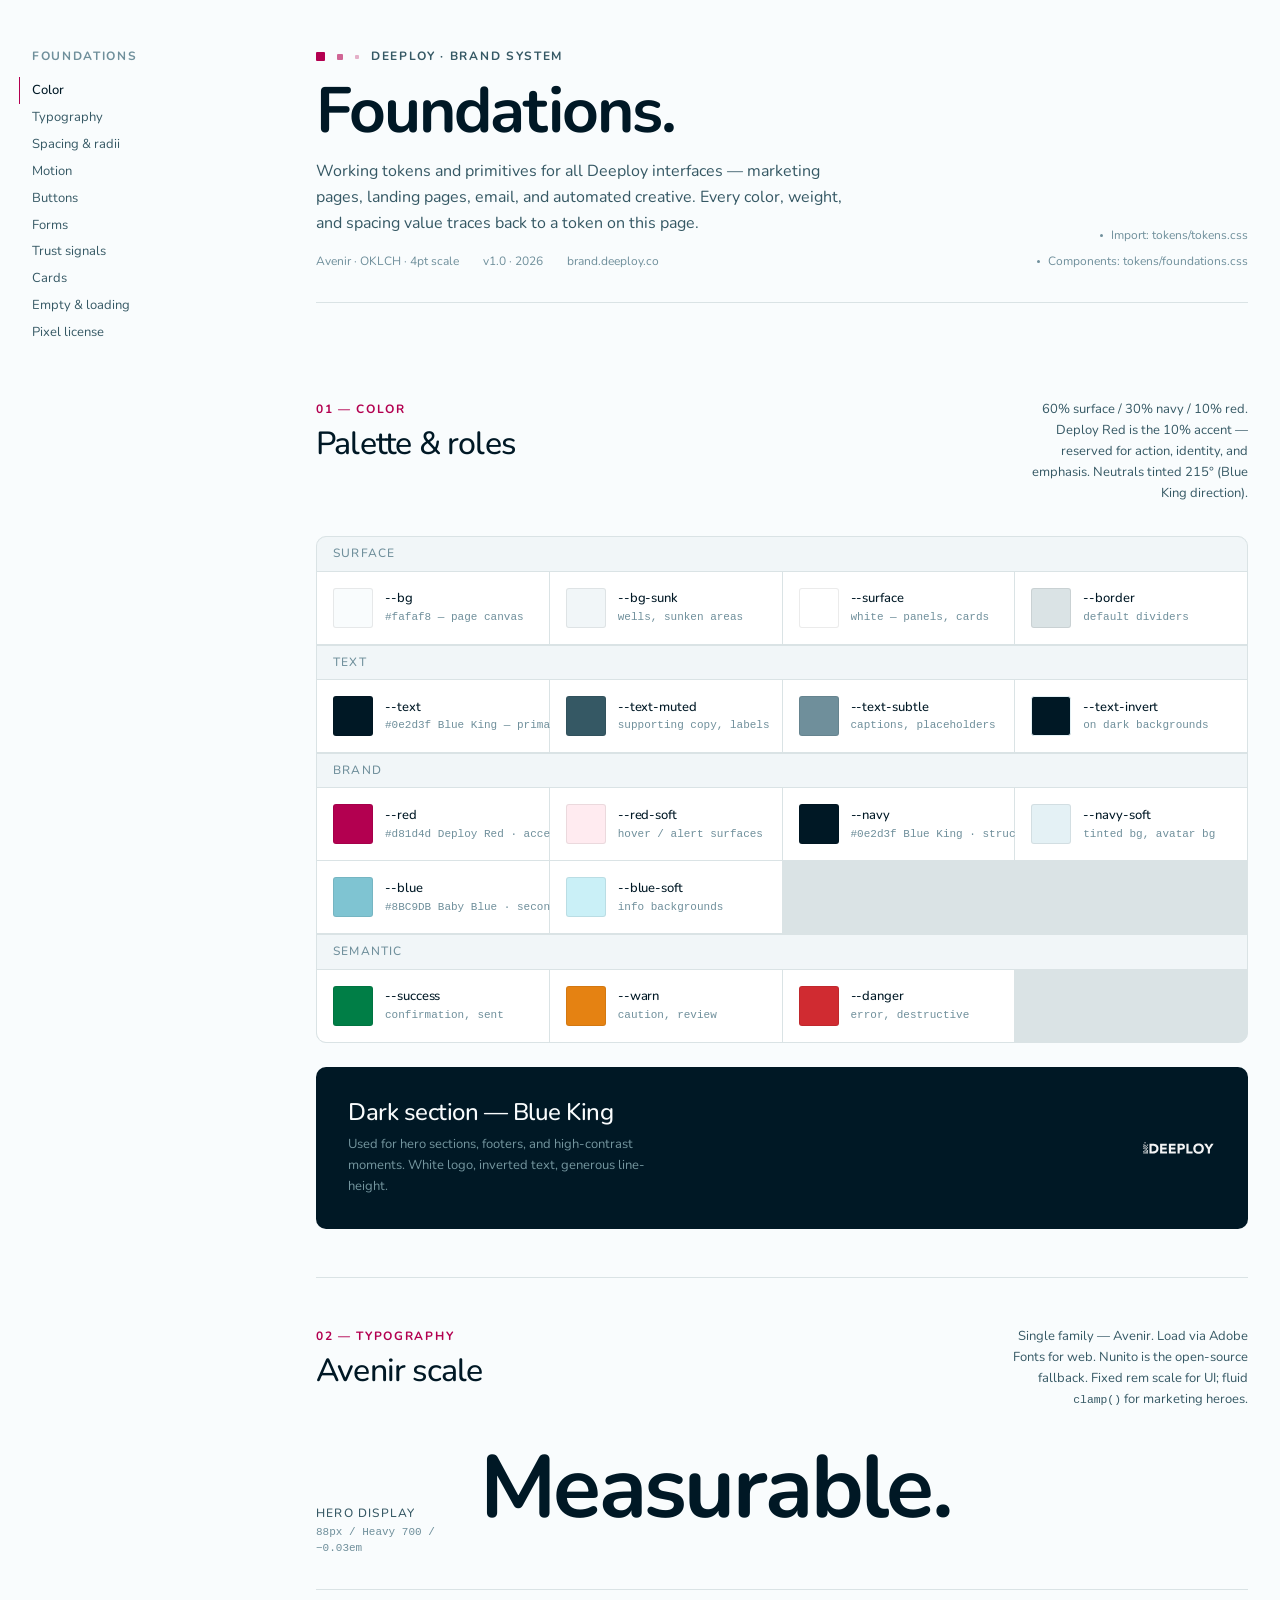
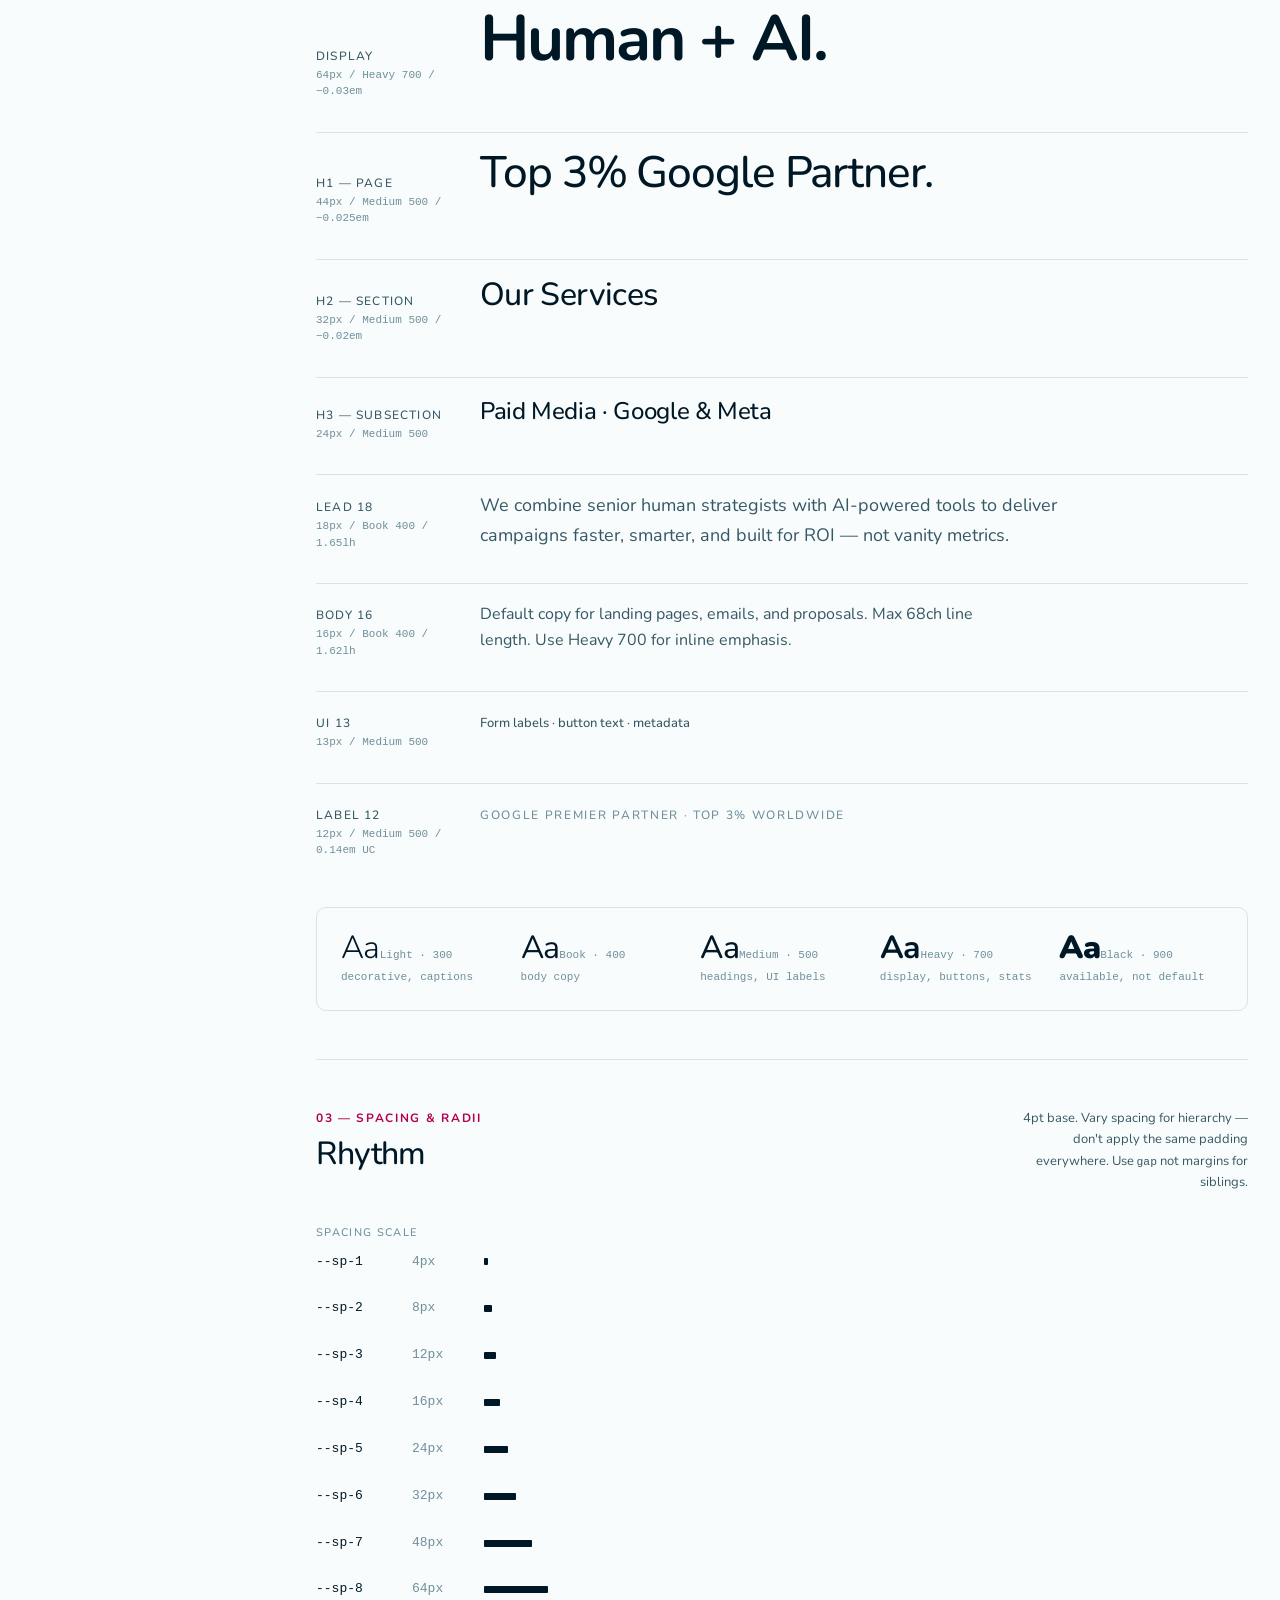
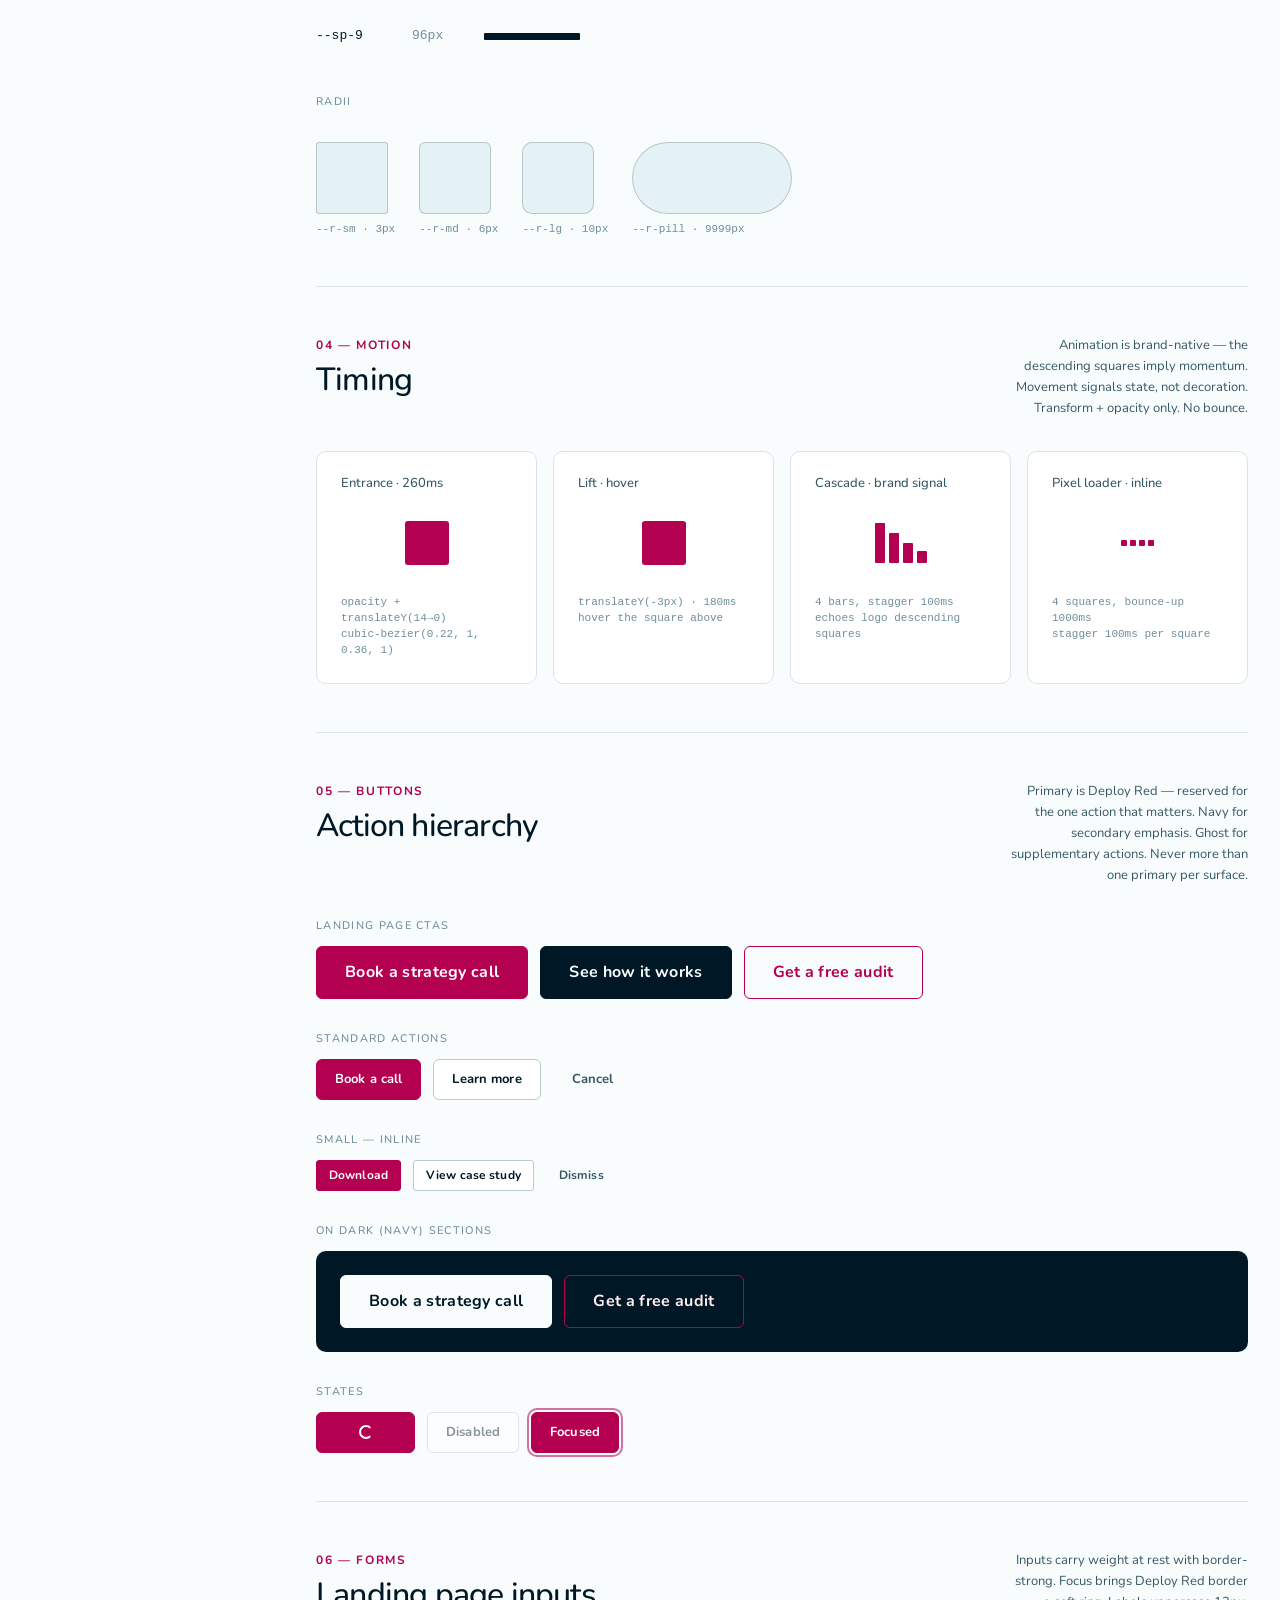
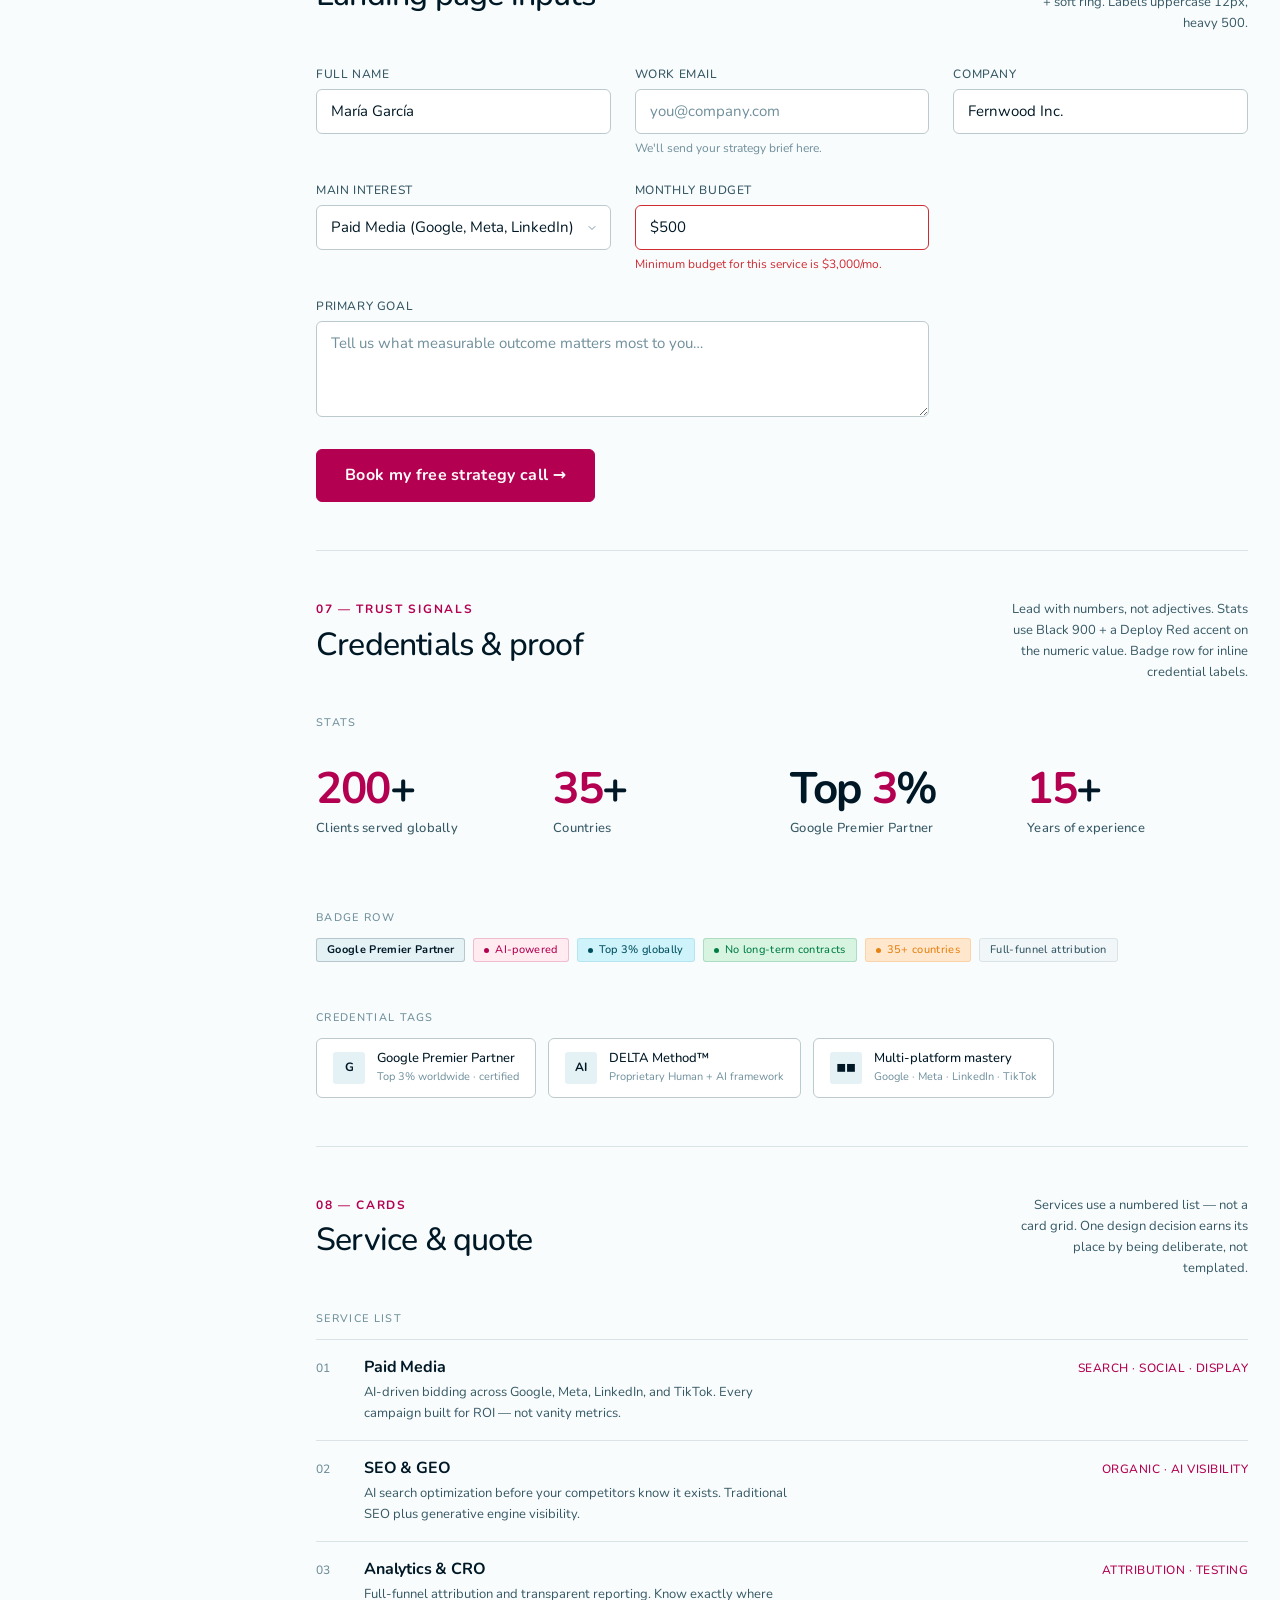
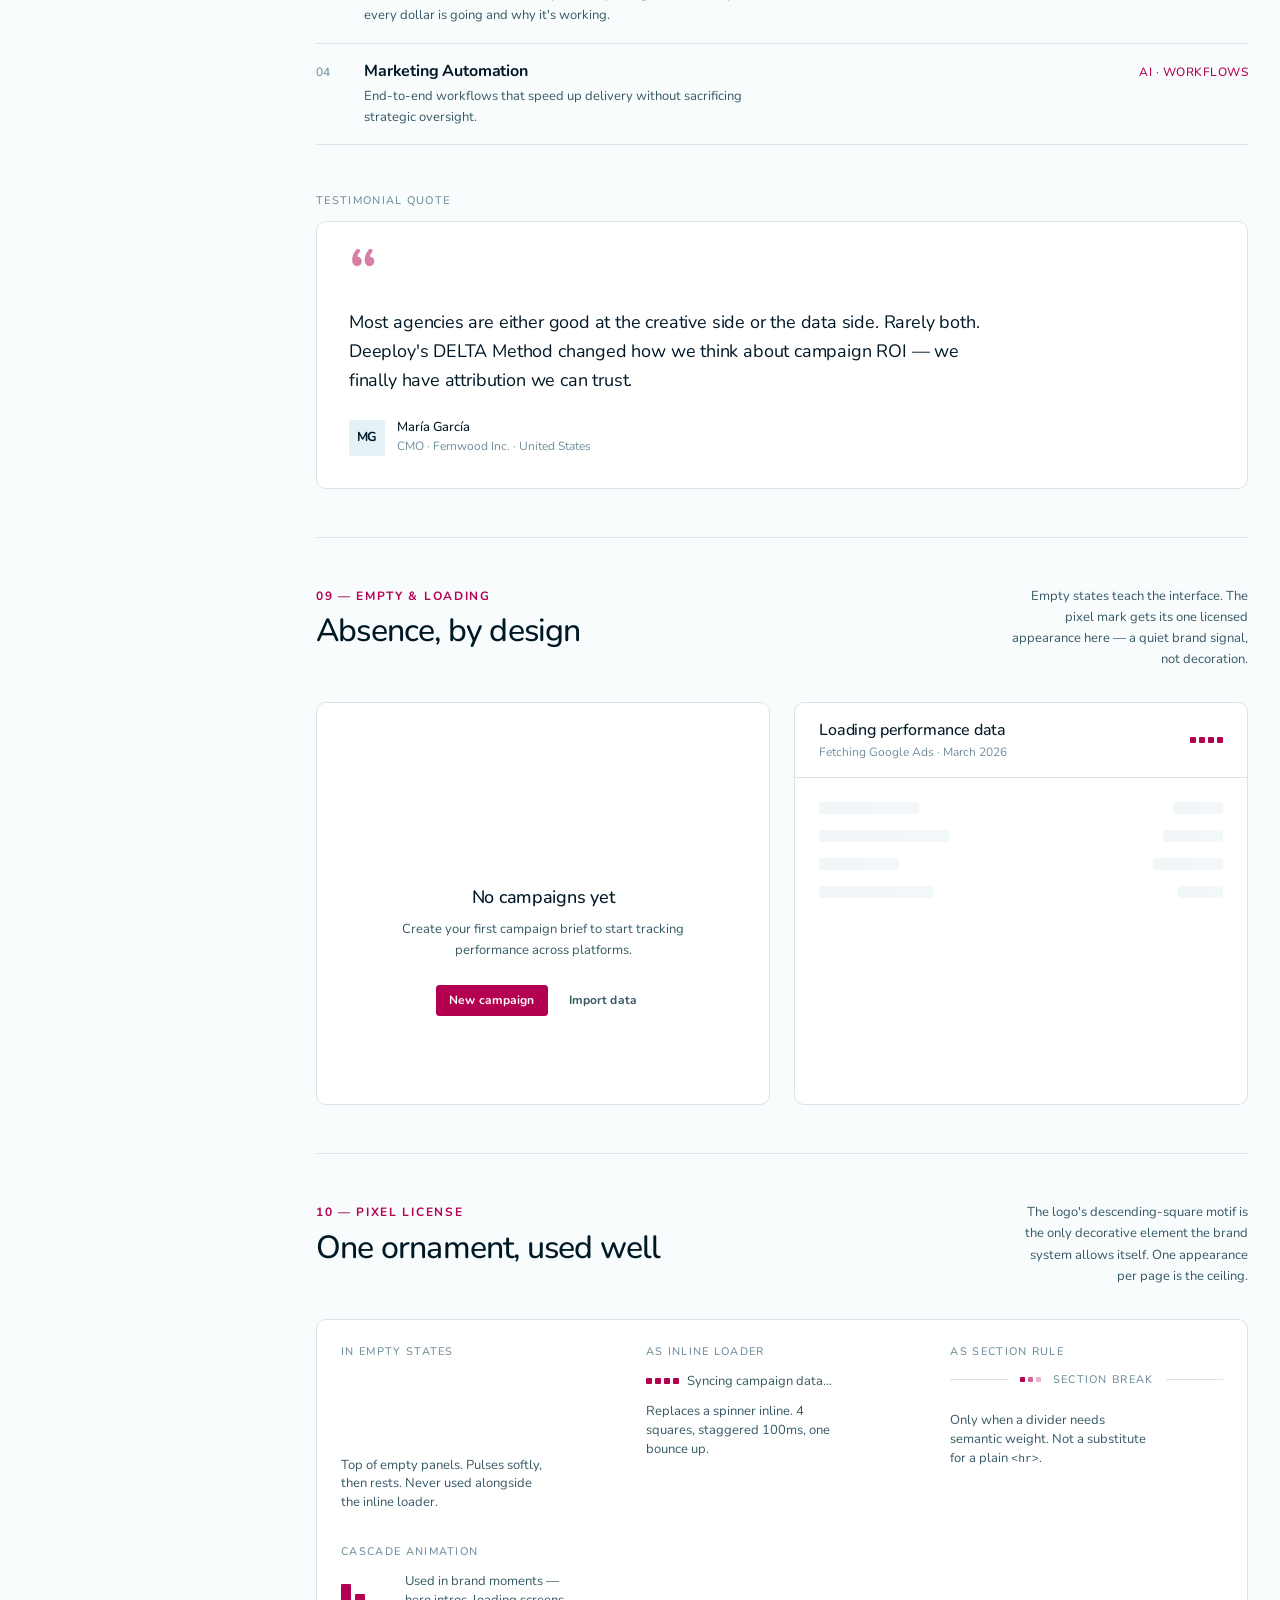
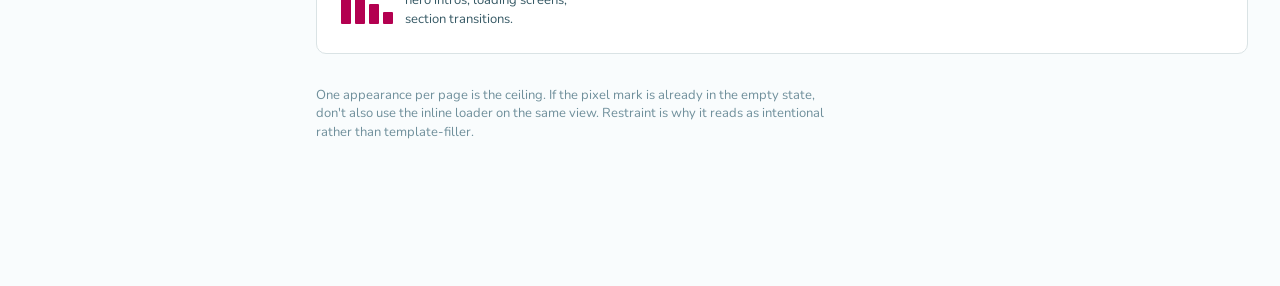
==== brand/foundations.html @ b6e15b94 "Initial brand system — tokens, component library, brand book Includes CSS custom properties, .db com" ====
<!doctype html>
<html lang="en">
<head>
<meta charset="utf-8">
<meta name="viewport" content="width=device-width, initial-scale=1">
<title>Foundations — Deeploy Brand System</title>
<meta name="color-scheme" content="light">
<link rel="preconnect" href="https://fonts.googleapis.com">
<link rel="preconnect" href="https://fonts.gstatic.com" crossorigin>
<link href="https://fonts.googleapis.com/css2?family=Nunito:wght@300;400;500;700;900&display=swap" rel="stylesheet">

<style>
/* ------------------------------------------------------------------
   Tokens
   Avenir is the brand font — load via Adobe Fonts / TypeKit for web.
   Nunito is the web fallback when Avenir is not installed.
------------------------------------------------------------------ */
:root {
  --ff-brand: 'Avenir Next', 'Avenir', 'Nunito', system-ui, sans-serif;
  --ff-mono:  ui-monospace, 'SF Mono', Menlo, monospace;

  /* Type scale — fixed rem (product/brand UI, not fluid marketing) */
  --text-xs:   0.75rem;      /* 12 */
  --text-sm:   0.8125rem;    /* 13 */
  --text-base: 0.9375rem;    /* 15 */
  --text-md:   1rem;         /* 16 */
  --text-lg:   1.125rem;     /* 18 */
  --text-xl:   1.5rem;       /* 24 */
  --text-2xl:  2rem;         /* 32 */
  --text-3xl:  2.75rem;      /* 44 */
  --text-4xl:  4rem;         /* 64 */
  --text-5xl:  5.5rem;       /* 88 */

  --lh-tight:   1.05;
  --lh-display: 1.12;
  --lh-ui:      1.45;
  --lh-body:    1.62;

  /* Spacing — 4pt base */
  --sp-1: 4px;  --sp-2: 8px;  --sp-3: 12px; --sp-4: 16px;
  --sp-5: 24px; --sp-6: 32px; --sp-7: 48px; --sp-8: 64px; --sp-9: 96px;

  /* Radii — restrained; brand prefers geometry over softness */
  --r-sm:   3px;
  --r-md:   6px;
  --r-lg:   10px;
  --r-pill: 9999px;

  /* Motion */
  --ease-out:    cubic-bezier(0.22, 1, 0.36, 1);
  --ease-in-out: cubic-bezier(0.65, 0, 0.35, 1);
  --dur-fast: 120ms;
  --dur:      180ms;
  --dur-slow: 260ms;
}

/* Palette — OKLCH, light only. Tinted hue 222° (Blue King direction). */
:root {
  --bg:           oklch(99% 0.004 215);       /* #fafaf8 — page canvas */
  --bg-sunk:      oklch(97% 0.006 215);       /* sunken wells, table heads */
  --surface:      oklch(100% 0 0);            /* white surfaces */
  --surface-hover:oklch(97.5% 0.006 215);

  --border:       oklch(91% 0.01 215);
  --border-strong:oklch(83% 0.015 215);

  --text:         oklch(19% 0.055 222);       /* Blue King #0e2d3f */
  --text-muted:   oklch(44% 0.045 222);
  --text-subtle:  oklch(63% 0.04 222);
  --text-invert:  oklch(99% 0.004 215);       /* on dark backgrounds */

  /* Brand palette — source of truth: SVG master files */
  --red:          oklch(48% 0.215 4);         /* Deploy Red  #d81d4d */
  --red-hover:    oklch(43% 0.215 4);
  --red-soft:     oklch(96% 0.025 4);         /* #fdf0f3 */
  --red-fg:       oklch(99% 0.005 4);         /* white-ish on red */

  --navy:         oklch(19% 0.055 222);       /* Blue King  #0e2d3f */
  --navy-soft:    oklch(95% 0.015 215);       /* #eef2f5 */
  --navy-mid:     oklch(30% 0.04 222);        /* mid-tone for dark surfaces */

  --blue:         oklch(78% 0.072 211);       /* Baby Blue   #8BC9DB */
  --blue-soft:    oklch(93% 0.04 211);

  /* Semantic */
  --success:      oklch(52% 0.13 155);
  --success-soft: oklch(94% 0.04 155);
  --warn:         oklch(70% 0.16 60);
  --warn-soft:    oklch(95% 0.05 60);
  --danger:       oklch(56% 0.20 25);
  --danger-soft:  oklch(95% 0.04 25);

  --focus-ring: 0 0 0 2px var(--bg), 0 0 0 4px oklch(48% 0.215 4 / 0.55);
}

/* ------------------------------------------------------------------
   Reset
------------------------------------------------------------------ */
*, *::before, *::after { box-sizing: border-box; }
html, body { margin: 0; padding: 0; }
html { -webkit-text-size-adjust: 100%; }
body {
  font-family: var(--ff-brand);
  font-size: var(--text-base);
  line-height: var(--lh-ui);
  color: var(--text);
  background: var(--bg);
  -webkit-font-smoothing: antialiased;
  -moz-osx-font-smoothing: grayscale;
  text-rendering: optimizeLegibility;
}
h1, h2, h3, h4 { margin: 0; font-family: var(--ff-brand); font-weight: 500; line-height: var(--lh-display); letter-spacing: -0.02em; }
p { margin: 0; }
hr { border: 0; border-top: 1px solid var(--border); margin: 0; }
code { font-family: var(--ff-mono); font-size: 0.875em; }
button { font: inherit; color: inherit; background: none; border: 0; padding: 0; cursor: pointer; }
a { color: inherit; text-decoration: none; }
input, select, textarea { font: inherit; color: inherit; }
::selection { background: var(--red-soft); color: var(--text); }

/* ------------------------------------------------------------------
   Layout
------------------------------------------------------------------ */
.page {
  display: grid;
  grid-template-columns: 220px minmax(0, 1fr);
  gap: var(--sp-8);
  max-width: 1280px;
  margin: 0 auto;
  padding: var(--sp-7) var(--sp-6) var(--sp-9);
}
@media (max-width: 900px) {
  .page { grid-template-columns: 1fr; gap: var(--sp-5); padding: var(--sp-5) var(--sp-4); }
}

/* TOC */
.toc {
  position: sticky;
  top: var(--sp-5);
  align-self: start;
  font-size: var(--text-sm);
  color: var(--text-muted);
}
.toc-title {
  font-weight: 700;
  font-size: var(--text-xs);
  letter-spacing: 0.14em;
  text-transform: uppercase;
  color: var(--text-subtle);
  margin-bottom: var(--sp-3);
}
.toc a {
  display: block;
  padding: var(--sp-1) 0;
  padding-left: var(--sp-3);
  margin-left: -13px;
  border-left: 1px solid transparent;
  transition: color var(--dur) var(--ease-out);
}
.toc a:hover { color: var(--text); }
.toc a.is-active { color: var(--text); border-left-color: var(--red); font-weight: 500; }
@media (max-width: 900px) { .toc { position: static; } }

.main { min-width: 0; }

/* ------------------------------------------------------------------
   Masthead
------------------------------------------------------------------ */
.masthead {
  display: grid;
  grid-template-columns: 1fr auto;
  gap: var(--sp-5);
  align-items: end;
  padding-bottom: var(--sp-6);
  border-bottom: 1px solid var(--border);
  margin-bottom: var(--sp-7);
}
.masthead-mark {
  display: flex;
  align-items: center;
  gap: var(--sp-3);
  font-weight: 700;
  font-size: var(--text-xs);
  letter-spacing: 0.14em;
  text-transform: uppercase;
  color: var(--text-muted);
  margin-bottom: var(--sp-4);
}
.mark-sq  { width: 9px; height: 9px; background: var(--red); border-radius: 1px; }
.mark-sq + .mark-sq { width: 6px; height: 6px; opacity: 0.6; }
.mark-sq + .mark-sq + .mark-sq { width: 4px; height: 4px; opacity: 0.3; }

.masthead h1 {
  font-size: clamp(2.25rem, 5vw, var(--text-4xl));
  font-weight: 700;
  letter-spacing: -0.03em;
  line-height: 0.96;
  color: var(--text);
}
.masthead .lede {
  max-width: 54ch;
  margin-top: var(--sp-4);
  font-size: var(--text-md);
  font-weight: 400;
  color: var(--text-muted);
  line-height: var(--lh-body);
}
.masthead-meta {
  display: flex;
  flex-direction: column;
  gap: var(--sp-2);
  align-items: flex-end;
  font-size: var(--text-xs);
  color: var(--text-subtle);
  font-weight: 400;
}
.masthead-meta .row { display: inline-flex; gap: var(--sp-2); align-items: center; }
.masthead-meta .dot { width: 3px; height: 3px; background: var(--text-subtle); border-radius: 50%; }
@media (max-width: 700px) {
  .masthead { grid-template-columns: 1fr; }
  .masthead-meta { align-items: flex-start; flex-direction: row; flex-wrap: wrap; }
}

/* ------------------------------------------------------------------
   Section
------------------------------------------------------------------ */
.section { padding: var(--sp-7) 0; scroll-margin-top: var(--sp-5); }
.section + .section { border-top: 1px solid var(--border); }

.section-head {
  display: grid;
  grid-template-columns: 1fr auto;
  align-items: baseline;
  gap: var(--sp-5);
  margin-bottom: var(--sp-6);
}
.section-kicker {
  font-weight: 700;
  font-size: var(--text-xs);
  letter-spacing: 0.14em;
  text-transform: uppercase;
  color: var(--red);
  margin-bottom: var(--sp-2);
}
.section-head h2 {
  font-size: var(--text-2xl);
  letter-spacing: -0.025em;
  font-weight: 500;
  color: var(--text);
}
.section-note {
  max-width: 30ch;
  font-size: var(--text-sm);
  font-weight: 400;
  color: var(--text-muted);
  line-height: var(--lh-body);
  text-align: right;
}
@media (max-width: 700px) {
  .section-head { grid-template-columns: 1fr; }
  .section-note { text-align: left; max-width: 60ch; }
}

.eyebrow {
  font-weight: 500;
  font-size: 11px;
  letter-spacing: 0.12em;
  text-transform: uppercase;
  color: var(--text-subtle);
  margin-bottom: var(--sp-3);
}

/* ------------------------------------------------------------------
   01 — Color
------------------------------------------------------------------ */
.palette {
  display: grid;
  grid-template-columns: repeat(auto-fit, minmax(220px, 1fr));
  gap: 1px;
  background: var(--border);
  border: 1px solid var(--border);
  border-radius: var(--r-lg);
  overflow: hidden;
}
.swatch {
  background: var(--surface);
  padding: var(--sp-4);
  display: grid;
  grid-template-columns: 40px 1fr;
  gap: var(--sp-3);
  align-items: center;
}
.chip {
  width: 40px;
  height: 40px;
  border-radius: var(--r-sm);
  border: 1px solid oklch(0% 0 0 / 0.08);
}
.swatch .meta .name {
  font-weight: 500;
  font-size: var(--text-sm);
  color: var(--text);
  letter-spacing: -0.005em;
}
.swatch .meta .value {
  font-family: var(--ff-mono);
  font-size: 11px;
  color: var(--text-subtle);
  margin-top: 2px;
  overflow: hidden;
  text-overflow: ellipsis;
  white-space: nowrap;
}
.palette-group {
  grid-column: 1 / -1;
  background: var(--bg-sunk);
  padding: var(--sp-2) var(--sp-4);
  font-size: var(--text-xs);
  font-weight: 500;
  letter-spacing: 0.1em;
  text-transform: uppercase;
  color: var(--text-subtle);
  border-top: 1px solid var(--border);
}
.palette-group:first-child { border-top: 0; }

/* Dark section preview */
.dark-preview {
  margin-top: var(--sp-5);
  background: var(--navy);
  border-radius: var(--r-lg);
  padding: var(--sp-6);
  display: flex;
  align-items: center;
  justify-content: space-between;
  gap: var(--sp-5);
  flex-wrap: wrap;
}
.dark-preview-text h3 {
  font-size: var(--text-xl);
  font-weight: 500;
  color: var(--text-invert);
  letter-spacing: -0.02em;
  margin-bottom: var(--sp-2);
}
.dark-preview-text p {
  font-size: var(--text-sm);
  color: oklch(65% 0.04 215);
  max-width: 42ch;
  line-height: var(--lh-body);
}
.dark-preview-logo { height: 28px; width: auto; opacity: 0.95; }

/* ------------------------------------------------------------------
   02 — Typography
------------------------------------------------------------------ */
.type-spec {
  display: grid;
  grid-template-columns: 140px 1fr;
  gap: var(--sp-5);
  padding: var(--sp-4) 0;
  border-top: 1px solid var(--border);
  align-items: baseline;
}
.type-spec:first-child { border-top: 0; padding-top: 0; }
.type-meta {
  font-family: var(--ff-mono);
  font-size: 11px;
  color: var(--text-subtle);
  line-height: 1.5;
  padding-top: 6px;
}
.type-meta strong {
  color: var(--text-muted);
  font-weight: 500;
  display: block;
  font-family: var(--ff-brand);
  font-size: var(--text-xs);
  letter-spacing: 0.1em;
  text-transform: uppercase;
  margin-bottom: 2px;
}
.type-sample { color: var(--text); }

.weights {
  margin-top: var(--sp-6);
  padding: var(--sp-5);
  border: 1px solid var(--border);
  border-radius: var(--r-lg);
  display: grid;
  grid-template-columns: repeat(auto-fit, minmax(140px, 1fr));
  gap: var(--sp-4);
}
.weight .w {
  font-family: var(--ff-brand);
  font-size: var(--text-2xl);
  color: var(--text);
  line-height: 1;
  letter-spacing: -0.02em;
}
.weight .l {
  font-family: var(--ff-mono);
  font-size: 11px;
  color: var(--text-subtle);
  margin-top: var(--sp-2);
}

@media (max-width: 700px) {
  .type-spec { grid-template-columns: 1fr; gap: var(--sp-2); }
}

/* ------------------------------------------------------------------
   03 — Spacing & radii
------------------------------------------------------------------ */
.rulers { display: grid; gap: var(--sp-3); }
.ruler {
  display: grid;
  grid-template-columns: 80px 56px 1fr;
  gap: var(--sp-4);
  align-items: center;
}
.ruler .token { font-family: var(--ff-mono); font-size: var(--text-sm); color: var(--text); }
.ruler .px    { font-family: var(--ff-mono); font-size: var(--text-sm); color: var(--text-subtle); }
.ruler .bar   { height: 7px; background: var(--navy); border-radius: 1px; }

.radii { display: flex; gap: var(--sp-5); align-items: flex-end; flex-wrap: wrap; margin-top: var(--sp-6); }
.radii figure { margin: 0; display: flex; flex-direction: column; gap: var(--sp-2); align-items: flex-start; }
.radii .tile {
  width: 72px; height: 72px;
  background: var(--navy-soft);
  border: 1px solid oklch(from var(--navy) l c h / 0.2);
}
.radii figcaption { font-family: var(--ff-mono); font-size: 11px; color: var(--text-subtle); }

/* ------------------------------------------------------------------
   04 — Motion
------------------------------------------------------------------ */
.motion-grid {
  display: grid;
  grid-template-columns: repeat(auto-fit, minmax(200px, 1fr));
  gap: var(--sp-4);
}
.motion-card {
  padding: var(--sp-5);
  border: 1px solid var(--border);
  border-radius: var(--r-lg);
  background: var(--surface);
}
.motion-card h4 { font-size: var(--text-sm); font-weight: 500; color: var(--text-muted); margin-bottom: var(--sp-3); letter-spacing: 0; }
.motion-stage { height: 80px; display: flex; align-items: center; justify-content: center; margin-bottom: var(--sp-3); }
.motion-meta { font-family: var(--ff-mono); font-size: 11px; color: var(--text-subtle); }

.m-sq {
  width: 44px; height: 44px;
  background: var(--red);
  border-radius: var(--r-sm);
}
.m-enter { animation: sq-enter 1600ms var(--ease-out) infinite; }
@keyframes sq-enter {
  0%       { opacity: 0; transform: translateY(14px); }
  25%, 80% { opacity: 1; transform: translateY(0); }
  100%     { opacity: 0; transform: translateY(-10px); }
}
.m-pop { transition: transform var(--dur) var(--ease-out); }
.m-pop:hover { transform: translateY(-3px); }

/* Staggered pixel cascade — echoes the logo's descending squares */
.m-cascade { display: flex; align-items: flex-end; gap: 4px; }
.m-cascade span {
  width: 10px;
  background: var(--red);
  border-radius: 1px;
  animation: cascade 1800ms var(--ease-out) infinite;
}
.m-cascade span:nth-child(1) { animation-delay: 0ms;    height: 40px; }
.m-cascade span:nth-child(2) { animation-delay: 100ms;  height: 30px; }
.m-cascade span:nth-child(3) { animation-delay: 200ms;  height: 20px; }
.m-cascade span:nth-child(4) { animation-delay: 300ms;  height: 12px; }
@keyframes cascade {
  0%, 10% { opacity: 0.2; }
  30%, 75% { opacity: 1; }
  100%     { opacity: 0.2; }
}
@media (prefers-reduced-motion: reduce) {
  .m-enter, .m-cascade span { animation: none; }
  .m-pop { transition: none; }
}

/* ------------------------------------------------------------------
   05 — Buttons
------------------------------------------------------------------ */
.btn-row { display: flex; flex-wrap: wrap; gap: var(--sp-3); align-items: center; }
.btn-row + .btn-row { margin-top: var(--sp-4); }

.btn {
  --btn-bg:     var(--surface);
  --btn-fg:     var(--text);
  --btn-border: var(--border-strong);
  display: inline-flex;
  align-items: center;
  gap: var(--sp-2);
  font-family: var(--ff-brand);
  font-weight: 700;
  font-size: var(--text-sm);
  border-radius: var(--r-md);
  background: var(--btn-bg);
  color: var(--btn-fg);
  border: 1px solid var(--btn-border);
  transition:
    background var(--dur) var(--ease-out),
    color var(--dur) var(--ease-out),
    border-color var(--dur) var(--ease-out),
    transform var(--dur-fast) var(--ease-out);
  white-space: nowrap;
  letter-spacing: 0.01em;
}
.btn:hover { background: var(--surface-hover); }
.btn:active { transform: translateY(0.5px); }
.btn:focus-visible { outline: 0; box-shadow: var(--focus-ring); }
.btn:disabled { opacity: 0.45; cursor: not-allowed; }

/* Sizes */
.btn--sm  { padding: 6px 12px; font-size: var(--text-xs); border-radius: var(--r-sm); }
.btn--md  { padding: 10px 18px; }
.btn--lg  { padding: 14px 28px; font-size: var(--text-md); border-radius: var(--r-md); letter-spacing: 0.02em; }

/* Variants */
.btn--primary {
  --btn-bg:     var(--red);
  --btn-fg:     var(--red-fg);
  --btn-border: var(--red);
}
.btn--primary:hover { background: var(--red-hover); border-color: var(--red-hover); }

.btn--navy {
  --btn-bg:     var(--navy);
  --btn-fg:     var(--text-invert);
  --btn-border: var(--navy);
}
.btn--navy:hover { background: var(--navy-mid); border-color: var(--navy-mid); }

.btn--ghost {
  --btn-bg:     transparent;
  --btn-border: transparent;
  --btn-fg:     var(--text-muted);
}
.btn--ghost:hover { background: var(--surface-hover); color: var(--text); }

.btn--outline-red {
  --btn-bg:     transparent;
  --btn-fg:     var(--red);
  --btn-border: var(--red);
}
.btn--outline-red:hover { background: var(--red-soft); }

/* On dark backgrounds */
.btn--light {
  --btn-bg:     var(--text-invert);
  --btn-fg:     var(--navy);
  --btn-border: var(--text-invert);
}
.btn--light:hover { background: oklch(96% 0 0); border-color: oklch(96% 0 0); }

.btn svg { width: 15px; height: 15px; flex-shrink: 0; }

.btn-loading { position: relative; color: transparent !important; }
.btn-loading::after {
  content: "";
  position: absolute;
  inset: 0; margin: auto;
  width: 14px; height: 14px;
  border-radius: 50%;
  border: 2px solid currentcolor;
  border-right-color: transparent;
  color: var(--red-fg);
  animation: spin 700ms linear infinite;
}
@keyframes spin { to { transform: rotate(360deg); } }

/* ------------------------------------------------------------------
   06 — Forms (landing page)
------------------------------------------------------------------ */
.form-grid {
  display: grid;
  grid-template-columns: repeat(auto-fit, minmax(240px, 1fr));
  gap: var(--sp-5);
}
.field { display: flex; flex-direction: column; gap: 6px; }
.field > label {
  font-weight: 500;
  font-size: var(--text-xs);
  letter-spacing: 0.05em;
  color: var(--text-muted);
  text-transform: uppercase;
}
.field-help  { font-size: var(--text-xs); color: var(--text-subtle); }
.field-error { font-size: var(--text-xs); color: var(--danger); }

.input, .select, .textarea {
  display: block;
  width: 100%;
  padding: 11px 14px;
  background: var(--surface);
  border: 1px solid var(--border-strong);
  border-radius: var(--r-md);
  color: var(--text);
  font-family: var(--ff-brand);
  font-size: var(--text-base);
  font-weight: 400;
  line-height: 1.4;
  transition: border-color var(--dur) var(--ease-out), box-shadow var(--dur) var(--ease-out);
}
.input::placeholder, .textarea::placeholder { color: var(--text-subtle); }
.input:hover, .select:hover { border-color: var(--text-subtle); }
.input:focus, .select:focus, .textarea:focus {
  outline: 0;
  border-color: var(--red);
  box-shadow: 0 0 0 3px oklch(48% 0.215 4 / 0.15);
}
.input[aria-invalid="true"] { border-color: var(--danger); }
.input[aria-invalid="true"]:focus { box-shadow: 0 0 0 3px oklch(from var(--danger) l c h / 0.15); }

.textarea { min-height: 96px; resize: vertical; }
.select {
  appearance: none;
  background-image: url("data:image/svg+xml;utf8,<svg xmlns='http://www.w3.org/2000/svg' width='12' height='12' viewBox='0 0 24 24' fill='none' stroke='%236b8899' stroke-width='1.75' stroke-linecap='round' stroke-linejoin='round'><polyline points='6 9 12 15 18 9'/></svg>");
  background-repeat: no-repeat;
  background-position: right 12px center;
  padding-right: 34px;
  cursor: pointer;
}

/* ------------------------------------------------------------------
   07 — Trust signals
------------------------------------------------------------------ */
.trust-grid {
  display: grid;
  grid-template-columns: repeat(auto-fit, minmax(200px, 1fr));
  gap: var(--sp-4);
}
.stat-block { padding: var(--sp-5) 0; }
.stat-block .num {
  font-size: var(--text-3xl);
  font-weight: 700;
  color: var(--text);
  letter-spacing: -0.03em;
  line-height: 1;
  margin-bottom: var(--sp-2);
}
.stat-block .num span { color: var(--red); }
.stat-block .label {
  font-size: var(--text-sm);
  font-weight: 500;
  color: var(--text-muted);
  letter-spacing: 0.02em;
}

.badge-row { display: flex; flex-wrap: wrap; gap: var(--sp-2); align-items: center; }
.badge {
  display: inline-flex;
  align-items: center;
  gap: 6px;
  padding: 3px 10px;
  border-radius: var(--r-sm);
  font-weight: 500;
  font-size: 11px;
  letter-spacing: 0.03em;
  background: var(--bg-sunk);
  color: var(--text-muted);
  border: 1px solid var(--border);
  white-space: nowrap;
}
.badge .pip { width: 5px; height: 5px; border-radius: 50%; background: currentcolor; flex-shrink: 0; }

.badge--partner {
  background: var(--navy-soft);
  color: var(--navy);
  border-color: color-mix(in oklch, var(--navy) 20%, transparent);
  font-weight: 700;
}
.badge--ai {
  background: var(--red-soft);
  color: var(--red);
  border-color: color-mix(in oklch, var(--red) 20%, transparent);
}
.badge--success { background: var(--success-soft); color: var(--success); border-color: color-mix(in oklch, var(--success) 20%, transparent); }
.badge--warn    { background: var(--warn-soft); color: var(--warn); border-color: color-mix(in oklch, var(--warn) 20%, transparent); }
.badge--info    { background: oklch(from var(--blue) 94% 0.04 h); color: oklch(from var(--blue) 38% 0.09 h); border-color: color-mix(in oklch, var(--blue) 30%, transparent); }

/* Credential tag (larger, with icon space) */
.cred-tag {
  display: inline-flex;
  align-items: center;
  gap: var(--sp-3);
  padding: var(--sp-3) var(--sp-4);
  border: 1px solid var(--border-strong);
  border-radius: var(--r-md);
  background: var(--surface);
}
.cred-tag .cred-icon {
  width: 32px; height: 32px;
  background: var(--navy-soft);
  border-radius: var(--r-sm);
  display: flex;
  align-items: center;
  justify-content: center;
  font-weight: 700;
  font-size: 12px;
  color: var(--navy);
  letter-spacing: -0.02em;
  flex-shrink: 0;
}
.cred-tag .cred-body .cred-name {
  font-weight: 500;
  font-size: var(--text-sm);
  color: var(--text);
  line-height: 1.2;
}
.cred-tag .cred-body .cred-sub {
  font-size: 11px;
  color: var(--text-subtle);
  margin-top: 2px;
}

/* ------------------------------------------------------------------
   08 — Cards (service, quote)
------------------------------------------------------------------ */

/* Service item — no cards, deliberate list */
.service-list { display: flex; flex-direction: column; }
.service-item {
  display: grid;
  grid-template-columns: 32px 1fr auto;
  gap: var(--sp-4);
  align-items: baseline;
  padding: var(--sp-4) 0;
  border-bottom: 1px solid var(--border);
}
.service-item:first-child { border-top: 1px solid var(--border); }
.service-num {
  font-size: var(--text-xs);
  font-weight: 500;
  color: var(--text-subtle);
  letter-spacing: 0.04em;
  padding-top: 3px;
}
.service-name {
  font-weight: 700;
  font-size: var(--text-md);
  color: var(--text);
  letter-spacing: -0.01em;
}
.service-desc {
  font-size: var(--text-sm);
  color: var(--text-muted);
  margin-top: 3px;
  max-width: 54ch;
  line-height: var(--lh-body);
}
.service-tag-inline {
  font-size: var(--text-xs);
  font-weight: 500;
  color: var(--red);
  letter-spacing: 0.04em;
  text-transform: uppercase;
  white-space: nowrap;
}

/* Quote card */
.quote-card {
  padding: var(--sp-6);
  border: 1px solid var(--border);
  border-radius: var(--r-lg);
  background: var(--surface);
  position: relative;
}
.quote-mark {
  font-size: 4rem;
  line-height: 0.6;
  color: var(--red);
  font-weight: 700;
  margin-bottom: var(--sp-4);
  display: block;
  opacity: 0.5;
}
.quote-text {
  font-size: var(--text-lg);
  font-weight: 400;
  color: var(--text);
  line-height: var(--lh-body);
  max-width: 58ch;
  letter-spacing: -0.01em;
}
.quote-attribution {
  margin-top: var(--sp-5);
  display: flex;
  align-items: center;
  gap: var(--sp-3);
}
.quote-avatar {
  width: 36px; height: 36px;
  background: var(--navy-soft);
  color: var(--navy);
  border-radius: var(--r-sm);
  display: flex; align-items: center; justify-content: center;
  font-weight: 700; font-size: 13px;
  flex-shrink: 0;
  letter-spacing: -0.02em;
}
.quote-name { font-weight: 500; font-size: var(--text-sm); color: var(--text); line-height: 1.2; }
.quote-role { font-size: var(--text-xs); color: var(--text-subtle); margin-top: 2px; }

/* ------------------------------------------------------------------
   09 — Empty & loading
------------------------------------------------------------------ */
.empty {
  padding: var(--sp-8) var(--sp-5);
  text-align: center;
  display: flex;
  flex-direction: column;
  align-items: center;
  gap: var(--sp-3);
}
.empty h3 { font-size: var(--text-lg); font-weight: 500; color: var(--text); letter-spacing: -0.015em; }
.empty p { color: var(--text-muted); max-width: 38ch; font-size: var(--text-sm); line-height: var(--lh-body); }
.empty .actions { margin-top: var(--sp-3); display: flex; gap: var(--sp-2); }

/* Pixel skeleton */
.skeleton {
  display: inline-block;
  background: linear-gradient(90deg, var(--bg-sunk) 0%, var(--surface-hover) 50%, var(--bg-sunk) 100%);
  background-size: 200% 100%;
  border-radius: 3px;
  animation: shimmer 1400ms ease-in-out infinite;
}
@keyframes shimmer {
  0%   { background-position: 200% 0; }
  100% { background-position: -200% 0; }
}

/* Inline pixel loader — 4 squares staggered, echoes logo motif */
.pixel-loader { display: inline-flex; gap: 3px; vertical-align: middle; }
.pixel-loader span {
  width: 6px; height: 6px;
  background: var(--red);
  border-radius: 1px;
  animation: pixel-bounce 1000ms var(--ease-in-out) infinite;
}
.pixel-loader span:nth-child(2) { animation-delay: 100ms; }
.pixel-loader span:nth-child(3) { animation-delay: 200ms; }
.pixel-loader span:nth-child(4) { animation-delay: 300ms; }
@keyframes pixel-bounce {
  0%, 40%, 100% { transform: translateY(0);   opacity: 0.35; }
  20%            { transform: translateY(-5px); opacity: 1; }
}

@media (prefers-reduced-motion: reduce) {
  .m-enter, .m-cascade span, .skeleton, .pixel-loader span, .pixel-mark span
    { animation: none; opacity: 1; }
}

/* ------------------------------------------------------------------
   10 — Pixel license
------------------------------------------------------------------ */
.pixel-mark {
  display: grid;
  grid-template-columns: repeat(4, 8px);
  grid-template-rows: repeat(7, 8px);
  gap: 2px;
  margin-bottom: var(--sp-4);
}
.pixel-mark span { background: var(--red); border-radius: 1px; opacity: 0; animation: pixel-fade 2600ms var(--ease-out) infinite; }
.pixel-mark span.empty-cell { background: transparent; animation: none; opacity: 0; }
@keyframes pixel-fade {
  0%, 55% { opacity: 1; }
  75%, 100% { opacity: 0.18; }
}

.pixel-rule {
  display: flex;
  align-items: center;
  gap: var(--sp-3);
  color: var(--text-subtle);
  font-size: 11px;
  letter-spacing: 0.12em;
  text-transform: uppercase;
  font-weight: 500;
  margin: var(--sp-5) 0;
}
.pixel-rule::before, .pixel-rule::after { content: ""; flex: 1; height: 1px; background: var(--border); }
.pixel-rule .marks { display: inline-flex; gap: 3px; }
.pixel-rule .marks i { width: 5px; height: 5px; background: var(--red); border-radius: 1px; display: inline-block; }
.pixel-rule .marks i:nth-child(2) { opacity: 0.6; }
.pixel-rule .marks i:nth-child(3) { opacity: 0.3; }

.license-grid {
  display: grid;
  grid-template-columns: repeat(auto-fit, minmax(220px, 1fr));
  gap: var(--sp-6);
}

/* ------------------------------------------------------------------
   Utilities
------------------------------------------------------------------ */
.panel {
  border: 1px solid var(--border);
  border-radius: var(--r-lg);
  background: var(--surface);
  overflow: hidden;
}
.panel-head {
  display: flex;
  align-items: center;
  justify-content: space-between;
  gap: var(--sp-4);
  padding: var(--sp-4) var(--sp-5);
  border-bottom: 1px solid var(--border);
}
.panel-title { font-weight: 500; font-size: var(--text-md); color: var(--text); letter-spacing: -0.01em; }
.panel-sub   { font-size: var(--text-xs); color: var(--text-subtle); margin-top: 2px; }
.panel-body  { padding: var(--sp-5); }

.stack > * + *    { margin-top: var(--sp-4); }
.stack-lg > * + * { margin-top: var(--sp-6); }
.row     { display: flex; gap: var(--sp-3); align-items: center; flex-wrap: wrap; }
.cluster { display: flex; gap: var(--sp-4); flex-wrap: wrap; align-items: center; }
</style>
</head>
<body>

<div class="page">

  <!-- ── TOC ─────────────────────────────────────────────────────────── -->
  <aside class="toc" aria-label="Sections">
    <div class="toc-title">Foundations</div>
    <nav>
      <a href="#color"   class="is-active">Color</a>
      <a href="#type">Typography</a>
      <a href="#space">Spacing &amp; radii</a>
      <a href="#motion">Motion</a>
      <a href="#buttons">Buttons</a>
      <a href="#forms">Forms</a>
      <a href="#trust">Trust signals</a>
      <a href="#cards">Cards</a>
      <a href="#empty">Empty &amp; loading</a>
      <a href="#license">Pixel license</a>
    </nav>
  </aside>

  <main class="main">

    <!-- ── Masthead ─────────────────────────────────────────────────── -->
    <header class="masthead">
      <div>
        <div class="masthead-mark">
          <span class="mark-sq"></span>
          <span class="mark-sq"></span>
          <span class="mark-sq"></span>
          Deeploy · Brand System
        </div>
        <h1>Foundations.</h1>
        <p class="lede">Working tokens and primitives for all Deeploy interfaces — marketing pages, landing pages, email, and automated creative. Every color, weight, and spacing value traces back to a token on this page.</p>
        <div class="row" style="margin-top: var(--sp-4); gap: var(--sp-5);">
          <span style="font-size:var(--text-xs); color:var(--text-subtle);">Avenir · OKLCH · 4pt scale</span>
          <span style="font-size:var(--text-xs); color:var(--text-subtle);">v1.0 · 2026</span>
          <span style="font-size:var(--text-xs); color:var(--text-subtle);">brand.deeploy.co</span>
        </div>
      </div>
      <div class="masthead-meta">
        <span class="row"><span class="dot"></span>Import: tokens/tokens.css</span>
        <span class="row"><span class="dot"></span>Components: tokens/foundations.css</span>
      </div>
    </header>

    <!-- ── 01 Color ─────────────────────────────────────────────────── -->
    <section class="section" id="color">
      <div class="section-head">
        <div>
          <div class="section-kicker">01 — Color</div>
          <h2>Palette &amp; roles</h2>
        </div>
        <p class="section-note">60% surface / 30% navy / 10% red. Deploy Red is the 10% accent — reserved for action, identity, and emphasis. Neutrals tinted 215° (Blue King direction).</p>
      </div>

      <div class="palette">
        <div class="palette-group">Surface</div>
        <div class="swatch">
          <div class="chip" style="background:var(--bg)"></div>
          <div class="meta"><div class="name">--bg</div><div class="value">#fafaf8 — page canvas</div></div>
        </div>
        <div class="swatch">
          <div class="chip" style="background:var(--bg-sunk)"></div>
          <div class="meta"><div class="name">--bg-sunk</div><div class="value">wells, sunken areas</div></div>
        </div>
        <div class="swatch">
          <div class="chip" style="background:var(--surface)"></div>
          <div class="meta"><div class="name">--surface</div><div class="value">white — panels, cards</div></div>
        </div>
        <div class="swatch">
          <div class="chip" style="background:var(--border)"></div>
          <div class="meta"><div class="name">--border</div><div class="value">default dividers</div></div>
        </div>

        <div class="palette-group">Text</div>
        <div class="swatch">
          <div class="chip" style="background:var(--text)"></div>
          <div class="meta"><div class="name">--text</div><div class="value">#0e2d3f Blue King — primary</div></div>
        </div>
        <div class="swatch">
          <div class="chip" style="background:var(--text-muted)"></div>
          <div class="meta"><div class="name">--text-muted</div><div class="value">supporting copy, labels</div></div>
        </div>
        <div class="swatch">
          <div class="chip" style="background:var(--text-subtle)"></div>
          <div class="meta"><div class="name">--text-subtle</div><div class="value">captions, placeholders</div></div>
        </div>
        <div class="swatch">
          <div class="chip" style="background:var(--navy); border-color:var(--navy-soft)"></div>
          <div class="meta"><div class="name">--text-invert</div><div class="value">on dark backgrounds</div></div>
        </div>

        <div class="palette-group">Brand</div>
        <div class="swatch">
          <div class="chip" style="background:var(--red)"></div>
          <div class="meta"><div class="name">--red</div><div class="value">#d81d4d Deploy Red · accent</div></div>
        </div>
        <div class="swatch">
          <div class="chip" style="background:var(--red-soft)"></div>
          <div class="meta"><div class="name">--red-soft</div><div class="value">hover / alert surfaces</div></div>
        </div>
        <div class="swatch">
          <div class="chip" style="background:var(--navy)"></div>
          <div class="meta"><div class="name">--navy</div><div class="value">#0e2d3f Blue King · structure</div></div>
        </div>
        <div class="swatch">
          <div class="chip" style="background:var(--navy-soft)"></div>
          <div class="meta"><div class="name">--navy-soft</div><div class="value">tinted bg, avatar bg</div></div>
        </div>
        <div class="swatch">
          <div class="chip" style="background:var(--blue)"></div>
          <div class="meta"><div class="name">--blue</div><div class="value">#8BC9DB Baby Blue · secondary</div></div>
        </div>
        <div class="swatch">
          <div class="chip" style="background:var(--blue-soft)"></div>
          <div class="meta"><div class="name">--blue-soft</div><div class="value">info backgrounds</div></div>
        </div>

        <div class="palette-group">Semantic</div>
        <div class="swatch">
          <div class="chip" style="background:var(--success)"></div>
          <div class="meta"><div class="name">--success</div><div class="value">confirmation, sent</div></div>
        </div>
        <div class="swatch">
          <div class="chip" style="background:var(--warn)"></div>
          <div class="meta"><div class="name">--warn</div><div class="value">caution, review</div></div>
        </div>
        <div class="swatch">
          <div class="chip" style="background:var(--danger)"></div>
          <div class="meta"><div class="name">--danger</div><div class="value">error, destructive</div></div>
        </div>
      </div>

      <!-- Dark section preview -->
      <div class="dark-preview">
        <div class="dark-preview-text">
          <h3>Dark section — Blue King</h3>
          <p>Used for hero sections, footers, and high-contrast moments. White logo, inverted text, generous line-height.</p>
        </div>
        <img src="../assets/logos/logo-white.svg" alt="Deeploy" class="dark-preview-logo">
      </div>
    </section>

    <!-- ── 02 Typography ────────────────────────────────────────────── -->
    <section class="section" id="type">
      <div class="section-head">
        <div>
          <div class="section-kicker">02 — Typography</div>
          <h2>Avenir scale</h2>
        </div>
        <p class="section-note">Single family — Avenir. Load via Adobe Fonts for web. Nunito is the open-source fallback. Fixed rem scale for UI; fluid <code>clamp()</code> for marketing heroes.</p>
      </div>

      <div class="stack">
        <div class="type-spec">
          <div class="type-meta"><strong>Hero display</strong>88px / Heavy 700 / −0.03em</div>
          <div class="type-sample" style="font-size:clamp(2.5rem, 7vw, var(--text-5xl)); font-weight:700; letter-spacing:-0.03em; line-height:var(--lh-tight);">Measurable.</div>
        </div>
        <div class="type-spec">
          <div class="type-meta"><strong>Display</strong>64px / Heavy 700 / −0.03em</div>
          <div class="type-sample" style="font-size:clamp(2rem, 5vw, var(--text-4xl)); font-weight:700; letter-spacing:-0.03em; line-height:var(--lh-tight);">Human + AI.</div>
        </div>
        <div class="type-spec">
          <div class="type-meta"><strong>H1 — page</strong>44px / Medium 500 / −0.025em</div>
          <div class="type-sample" style="font-size:clamp(1.75rem, 4vw, var(--text-3xl)); font-weight:500; letter-spacing:-0.025em; line-height:var(--lh-display);">Top 3% Google Partner.</div>
        </div>
        <div class="type-spec">
          <div class="type-meta"><strong>H2 — section</strong>32px / Medium 500 / −0.02em</div>
          <div class="type-sample" style="font-size:var(--text-2xl); font-weight:500; letter-spacing:-0.02em; line-height:1.2;">Our Services</div>
        </div>
        <div class="type-spec">
          <div class="type-meta"><strong>H3 — subsection</strong>24px / Medium 500</div>
          <div class="type-sample" style="font-size:var(--text-xl); font-weight:500; letter-spacing:-0.015em;">Paid Media · Google &amp; Meta</div>
        </div>
        <div class="type-spec">
          <div class="type-meta"><strong>Lead 18</strong>18px / Book 400 / 1.65lh</div>
          <div class="type-sample" style="font-size:var(--text-lg); font-weight:400; line-height:var(--lh-body); color:var(--text-muted); max-width:54ch;">We combine senior human strategists with AI-powered tools to deliver campaigns faster, smarter, and built for ROI — not vanity metrics.</div>
        </div>
        <div class="type-spec">
          <div class="type-meta"><strong>Body 16</strong>16px / Book 400 / 1.62lh</div>
          <div class="type-sample" style="font-size:var(--text-md); font-weight:400; line-height:var(--lh-body); color:var(--text-muted); max-width:54ch;">Default copy for landing pages, emails, and proposals. Max 68ch line length. Use Heavy 700 for inline emphasis.</div>
        </div>
        <div class="type-spec">
          <div class="type-meta"><strong>UI 13</strong>13px / Medium 500</div>
          <div class="type-sample" style="font-size:var(--text-sm); font-weight:500; color:var(--text-muted);">Form labels · button text · metadata</div>
        </div>
        <div class="type-spec">
          <div class="type-meta"><strong>Label 12</strong>12px / Medium 500 / 0.14em UC</div>
          <div class="type-sample" style="font-size:var(--text-xs); font-weight:500; letter-spacing:0.14em; text-transform:uppercase; color:var(--text-subtle);">Google Premier Partner · Top 3% Worldwide</div>
        </div>
      </div>

      <div class="weights" aria-label="Avenir weights">
        <div class="weight"><span class="w" style="font-weight:300;">Aa</span><span class="l">Light · 300<br>decorative, captions</span></div>
        <div class="weight"><span class="w" style="font-weight:400;">Aa</span><span class="l">Book · 400<br>body copy</span></div>
        <div class="weight"><span class="w" style="font-weight:500;">Aa</span><span class="l">Medium · 500<br>headings, UI labels</span></div>
        <div class="weight"><span class="w" style="font-weight:700;">Aa</span><span class="l">Heavy · 700<br>display, buttons, stats</span></div>
        <div class="weight"><span class="w" style="font-weight:900;">Aa</span><span class="l">Black · 900<br>available, not default</span></div>
      </div>
    </section>

    <!-- ── 03 Spacing ────────────────────────────────────────────────── -->
    <section class="section" id="space">
      <div class="section-head">
        <div>
          <div class="section-kicker">03 — Spacing &amp; radii</div>
          <h2>Rhythm</h2>
        </div>
        <p class="section-note">4pt base. Vary spacing for hierarchy — don't apply the same padding everywhere. Use <code>gap</code> not margins for siblings.</p>
      </div>

      <div class="eyebrow">Spacing scale</div>
      <div class="rulers stack">
        <div class="ruler"><span class="token">--sp-1</span><span class="px">4px</span><div class="bar" style="width:4px"></div></div>
        <div class="ruler"><span class="token">--sp-2</span><span class="px">8px</span><div class="bar" style="width:8px"></div></div>
        <div class="ruler"><span class="token">--sp-3</span><span class="px">12px</span><div class="bar" style="width:12px"></div></div>
        <div class="ruler"><span class="token">--sp-4</span><span class="px">16px</span><div class="bar" style="width:16px"></div></div>
        <div class="ruler"><span class="token">--sp-5</span><span class="px">24px</span><div class="bar" style="width:24px"></div></div>
        <div class="ruler"><span class="token">--sp-6</span><span class="px">32px</span><div class="bar" style="width:32px"></div></div>
        <div class="ruler"><span class="token">--sp-7</span><span class="px">48px</span><div class="bar" style="width:48px"></div></div>
        <div class="ruler"><span class="token">--sp-8</span><span class="px">64px</span><div class="bar" style="width:64px"></div></div>
        <div class="ruler"><span class="token">--sp-9</span><span class="px">96px</span><div class="bar" style="width:96px"></div></div>
      </div>

      <div class="eyebrow" style="margin-top:var(--sp-7);">Radii</div>
      <div class="radii">
        <figure><div class="tile" style="border-radius:var(--r-sm)"></div><figcaption>--r-sm · 3px</figcaption></figure>
        <figure><div class="tile" style="border-radius:var(--r-md)"></div><figcaption>--r-md · 6px</figcaption></figure>
        <figure><div class="tile" style="border-radius:var(--r-lg)"></div><figcaption>--r-lg · 10px</figcaption></figure>
        <figure><div class="tile" style="border-radius:var(--r-pill); width:160px"></div><figcaption>--r-pill · 9999px</figcaption></figure>
      </div>
    </section>

    <!-- ── 04 Motion ─────────────────────────────────────────────────── -->
    <section class="section" id="motion">
      <div class="section-head">
        <div>
          <div class="section-kicker">04 — Motion</div>
          <h2>Timing</h2>
        </div>
        <p class="section-note">Animation is brand-native — the descending squares imply momentum. Movement signals state, not decoration. Transform + opacity only. No bounce.</p>
      </div>

      <div class="motion-grid">
        <div class="motion-card">
          <h4>Entrance · 260ms</h4>
          <div class="motion-stage"><div class="m-sq m-enter"></div></div>
          <div class="motion-meta">opacity + translateY(14→0)<br>cubic-bezier(0.22, 1, 0.36, 1)</div>
        </div>
        <div class="motion-card">
          <h4>Lift · hover</h4>
          <div class="motion-stage"><div class="m-sq m-pop"></div></div>
          <div class="motion-meta">translateY(-3px) · 180ms<br>hover the square above</div>
        </div>
        <div class="motion-card">
          <h4>Cascade · brand signal</h4>
          <div class="motion-stage">
            <div class="m-cascade" aria-hidden="true">
              <span></span><span></span><span></span><span></span>
            </div>
          </div>
          <div class="motion-meta">4 bars, stagger 100ms<br>echoes logo descending squares</div>
        </div>
        <div class="motion-card">
          <h4>Pixel loader · inline</h4>
          <div class="motion-stage">
            <span class="pixel-loader" aria-label="loading"><span></span><span></span><span></span><span></span></span>
          </div>
          <div class="motion-meta">4 squares, bounce-up 1000ms<br>stagger 100ms per square</div>
        </div>
      </div>
    </section>

    <!-- ── 05 Buttons ────────────────────────────────────────────────── -->
    <section class="section" id="buttons">
      <div class="section-head">
        <div>
          <div class="section-kicker">05 — Buttons</div>
          <h2>Action hierarchy</h2>
        </div>
        <p class="section-note">Primary is Deploy Red — reserved for the one action that matters. Navy for secondary emphasis. Ghost for supplementary actions. Never more than one primary per surface.</p>
      </div>

      <div class="stack-lg">
        <div>
          <div class="eyebrow">Landing page CTAs</div>
          <div class="btn-row">
            <button class="btn btn--primary btn--lg">Book a strategy call</button>
            <button class="btn btn--navy btn--lg">See how it works</button>
            <button class="btn btn--outline-red btn--lg">Get a free audit</button>
          </div>
        </div>

        <div>
          <div class="eyebrow">Standard actions</div>
          <div class="btn-row">
            <button class="btn btn--primary btn--md">Book a call</button>
            <button class="btn btn--md">Learn more</button>
            <button class="btn btn--ghost btn--md">Cancel</button>
          </div>
        </div>

        <div>
          <div class="eyebrow">Small — inline</div>
          <div class="btn-row">
            <button class="btn btn--primary btn--sm">Download</button>
            <button class="btn btn--sm">View case study</button>
            <button class="btn btn--ghost btn--sm">Dismiss</button>
          </div>
        </div>

        <div>
          <div class="eyebrow">On dark (navy) sections</div>
          <div style="background:var(--navy); padding:var(--sp-5); border-radius:var(--r-lg); display:flex; gap:var(--sp-3); flex-wrap:wrap;">
            <button class="btn btn--light btn--lg">Book a strategy call</button>
            <button class="btn btn--outline-red btn--lg" style="--btn-fg:var(--red-soft); --btn-border:var(--red);">Get a free audit</button>
          </div>
        </div>

        <div>
          <div class="eyebrow">States</div>
          <div class="btn-row">
            <button class="btn btn--primary btn-loading btn--md">Sending…</button>
            <button class="btn btn--md" disabled>Disabled</button>
            <button class="btn btn--primary btn--md" style="box-shadow:var(--focus-ring)">Focused</button>
          </div>
        </div>
      </div>
    </section>

    <!-- ── 06 Forms ──────────────────────────────────────────────────── -->
    <section class="section" id="forms">
      <div class="section-head">
        <div>
          <div class="section-kicker">06 — Forms</div>
          <h2>Landing page inputs</h2>
        </div>
        <p class="section-note">Inputs carry weight at rest with border-strong. Focus brings Deploy Red border + soft ring. Labels uppercase 12px, heavy 500.</p>
      </div>

      <div class="form-grid">
        <div class="field">
          <label for="f-name">Full name</label>
          <input id="f-name" class="input" type="text" value="María García">
        </div>
        <div class="field">
          <label for="f-email">Work email</label>
          <input id="f-email" class="input" type="email" placeholder="you@company.com">
          <span class="field-help">We'll send your strategy brief here.</span>
        </div>
        <div class="field">
          <label for="f-co">Company</label>
          <input id="f-co" class="input" type="text" value="Fernwood Inc.">
        </div>
        <div class="field">
          <label for="f-service">Main interest</label>
          <select id="f-service" class="select">
            <option>Paid Media (Google, Meta, LinkedIn)</option>
            <option>SEO &amp; GEO Optimization</option>
            <option>Analytics &amp; CRO</option>
            <option>Full-funnel retainer</option>
          </select>
        </div>
        <div class="field">
          <label for="f-budget">Monthly budget</label>
          <input id="f-budget" class="input" type="text" aria-invalid="true" value="$500">
          <span class="field-error">Minimum budget for this service is $3,000/mo.</span>
        </div>
        <div class="field" style="grid-column: span 2;">
          <label for="f-goal">Primary goal</label>
          <textarea id="f-goal" class="textarea" placeholder="Tell us what measurable outcome matters most to you…"></textarea>
        </div>
      </div>

      <div style="margin-top:var(--sp-6);">
        <button class="btn btn--primary btn--lg">Book my free strategy call →</button>
      </div>
    </section>

    <!-- ── 07 Trust signals ──────────────────────────────────────────── -->
    <section class="section" id="trust">
      <div class="section-head">
        <div>
          <div class="section-kicker">07 — Trust signals</div>
          <h2>Credentials &amp; proof</h2>
        </div>
        <p class="section-note">Lead with numbers, not adjectives. Stats use Black 900 + a Deploy Red accent on the numeric value. Badge row for inline credential labels.</p>
      </div>

      <div class="eyebrow">Stats</div>
      <div class="trust-grid" style="margin-bottom:var(--sp-7);">
        <div class="stat-block">
          <div class="num"><span>200</span>+</div>
          <div class="label">Clients served globally</div>
        </div>
        <div class="stat-block">
          <div class="num"><span>35</span>+</div>
          <div class="label">Countries</div>
        </div>
        <div class="stat-block">
          <div class="num">Top <span>3</span>%</div>
          <div class="label">Google Premier Partner</div>
        </div>
        <div class="stat-block">
          <div class="num"><span>15</span>+</div>
          <div class="label">Years of experience</div>
        </div>
      </div>

      <div class="eyebrow">Badge row</div>
      <div class="badge-row" style="margin-bottom:var(--sp-7);">
        <span class="badge badge--partner">Google Premier Partner</span>
        <span class="badge badge--ai"><span class="pip"></span>AI-powered</span>
        <span class="badge badge--info"><span class="pip"></span>Top 3% globally</span>
        <span class="badge badge--success"><span class="pip"></span>No long-term contracts</span>
        <span class="badge badge--warn"><span class="pip"></span>35+ countries</span>
        <span class="badge">Full-funnel attribution</span>
      </div>

      <div class="eyebrow">Credential tags</div>
      <div class="row">
        <div class="cred-tag">
          <div class="cred-icon">G</div>
          <div class="cred-body">
            <div class="cred-name">Google Premier Partner</div>
            <div class="cred-sub">Top 3% worldwide · certified</div>
          </div>
        </div>
        <div class="cred-tag">
          <div class="cred-icon">AI</div>
          <div class="cred-body">
            <div class="cred-name">DELTA Method™</div>
            <div class="cred-sub">Proprietary Human + AI framework</div>
          </div>
        </div>
        <div class="cred-tag">
          <div class="cred-icon">◼◼</div>
          <div class="cred-body">
            <div class="cred-name">Multi-platform mastery</div>
            <div class="cred-sub">Google · Meta · LinkedIn · TikTok</div>
          </div>
        </div>
      </div>
    </section>

    <!-- ── 08 Cards ──────────────────────────────────────────────────── -->
    <section class="section" id="cards">
      <div class="section-head">
        <div>
          <div class="section-kicker">08 — Cards</div>
          <h2>Service &amp; quote</h2>
        </div>
        <p class="section-note">Services use a numbered list — not a card grid. One design decision earns its place by being deliberate, not templated.</p>
      </div>

      <div class="eyebrow">Service list</div>
      <div class="service-list" style="margin-bottom:var(--sp-7);">
        <div class="service-item">
          <span class="service-num">01</span>
          <div>
            <div class="service-name">Paid Media</div>
            <div class="service-desc">AI-driven bidding across Google, Meta, LinkedIn, and TikTok. Every campaign built for ROI — not vanity metrics.</div>
          </div>
          <span class="service-tag-inline">Search · Social · Display</span>
        </div>
        <div class="service-item">
          <span class="service-num">02</span>
          <div>
            <div class="service-name">SEO &amp; GEO</div>
            <div class="service-desc">AI search optimization before your competitors know it exists. Traditional SEO plus generative engine visibility.</div>
          </div>
          <span class="service-tag-inline">Organic · AI visibility</span>
        </div>
        <div class="service-item">
          <span class="service-num">03</span>
          <div>
            <div class="service-name">Analytics &amp; CRO</div>
            <div class="service-desc">Full-funnel attribution and transparent reporting. Know exactly where every dollar is going and why it's working.</div>
          </div>
          <span class="service-tag-inline">Attribution · Testing</span>
        </div>
        <div class="service-item">
          <span class="service-num">04</span>
          <div>
            <div class="service-name">Marketing Automation</div>
            <div class="service-desc">End-to-end workflows that speed up delivery without sacrificing strategic oversight.</div>
          </div>
          <span class="service-tag-inline">AI · Workflows</span>
        </div>
      </div>

      <div class="eyebrow">Testimonial quote</div>
      <div class="quote-card">
        <span class="quote-mark" aria-hidden="true">&ldquo;</span>
        <p class="quote-text">Most agencies are either good at the creative side or the data side. Rarely both. Deeploy's DELTA Method changed how we think about campaign ROI — we finally have attribution we can trust.</p>
        <div class="quote-attribution">
          <div class="quote-avatar">MG</div>
          <div>
            <div class="quote-name">María García</div>
            <div class="quote-role">CMO · Fernwood Inc. · United States</div>
          </div>
        </div>
      </div>
    </section>

    <!-- ── 09 Empty & loading ─────────────────────────────────────────── -->
    <section class="section" id="empty">
      <div class="section-head">
        <div>
          <div class="section-kicker">09 — Empty &amp; loading</div>
          <h2>Absence, by design</h2>
        </div>
        <p class="section-note">Empty states teach the interface. The pixel mark gets its one licensed appearance here — a quiet brand signal, not decoration.</p>
      </div>

      <div style="display:grid; grid-template-columns: repeat(auto-fit, minmax(280px, 1fr)); gap:var(--sp-5);">

        <div class="panel">
          <div class="panel-body">
            <div class="empty">
              <div class="pixel-mark" aria-hidden="true">
                <span></span><span class="empty-cell"></span><span class="empty-cell"></span><span class="empty-cell"></span>
                <span class="empty-cell"></span><span></span><span class="empty-cell"></span><span class="empty-cell"></span>
                <span></span><span></span><span class="empty-cell"></span><span class="empty-cell"></span>
                <span class="empty-cell"></span><span></span><span></span><span class="empty-cell"></span>
                <span></span><span class="empty-cell"></span><span></span><span class="empty-cell"></span>
                <span></span><span></span><span></span><span></span>
                <span></span><span></span><span></span><span></span>
              </div>
              <h3>No campaigns yet</h3>
              <p>Create your first campaign brief to start tracking performance across platforms.</p>
              <div class="actions">
                <button class="btn btn--primary btn--sm">New campaign</button>
                <button class="btn btn--ghost btn--sm">Import data</button>
              </div>
            </div>
          </div>
        </div>

        <div class="panel">
          <div class="panel-head">
            <div>
              <div class="panel-title">Loading performance data</div>
              <div class="panel-sub">Fetching Google Ads · March 2026</div>
            </div>
            <span class="pixel-loader" aria-label="loading"><span></span><span></span><span></span><span></span></span>
          </div>
          <div class="panel-body">
            <div class="stack">
              <div class="row"><span class="skeleton" style="width:100px; height:12px;"></span><span class="skeleton" style="width:50px; height:12px; margin-left:auto;"></span></div>
              <div class="row"><span class="skeleton" style="width:130px; height:12px;"></span><span class="skeleton" style="width:60px; height:12px; margin-left:auto;"></span></div>
              <div class="row"><span class="skeleton" style="width:80px; height:12px;"></span><span class="skeleton" style="width:70px; height:12px; margin-left:auto;"></span></div>
              <div class="row"><span class="skeleton" style="width:115px; height:12px;"></span><span class="skeleton" style="width:45px; height:12px; margin-left:auto;"></span></div>
            </div>
          </div>
        </div>

      </div>
    </section>

    <!-- ── 10 Pixel license ───────────────────────────────────────────── -->
    <section class="section" id="license">
      <div class="section-head">
        <div>
          <div class="section-kicker">10 — Pixel license</div>
          <h2>One ornament, used well</h2>
        </div>
        <p class="section-note">The logo's descending-square motif is the only decorative element the brand system allows itself. One appearance per page is the ceiling.</p>
      </div>

      <div class="panel">
        <div class="panel-body">
          <div class="license-grid">
            <div>
              <div class="eyebrow">In empty states</div>
              <div class="pixel-mark" aria-hidden="true" style="margin-top:var(--sp-3);">
                <span></span><span class="empty-cell"></span><span class="empty-cell"></span><span class="empty-cell"></span>
                <span class="empty-cell"></span><span></span><span class="empty-cell"></span><span class="empty-cell"></span>
                <span></span><span></span><span class="empty-cell"></span><span class="empty-cell"></span>
                <span class="empty-cell"></span><span></span><span></span><span class="empty-cell"></span>
                <span></span><span class="empty-cell"></span><span></span><span class="empty-cell"></span>
                <span></span><span></span><span></span><span></span>
                <span></span><span></span><span></span><span></span>
              </div>
              <p style="font-size:var(--text-sm); color:var(--text-muted); margin-top:var(--sp-3); max-width:26ch;">Top of empty panels. Pulses softly, then rests. Never used alongside the inline loader.</p>
            </div>

            <div>
              <div class="eyebrow">As inline loader</div>
              <div style="display:flex; align-items:center; gap:var(--sp-2); margin-top:var(--sp-3);">
                <span class="pixel-loader" aria-label="loading"><span></span><span></span><span></span><span></span></span>
                <span style="font-size:var(--text-sm); color:var(--text-muted);">Syncing campaign data…</span>
              </div>
              <p style="font-size:var(--text-sm); color:var(--text-muted); margin-top:var(--sp-3); max-width:26ch;">Replaces a spinner inline. 4 squares, staggered 100ms, one bounce up.</p>
            </div>

            <div>
              <div class="eyebrow">As section rule</div>
              <div class="pixel-rule" style="margin-top:var(--sp-3);"><span class="marks"><i></i><i></i><i></i></span>Section break</div>
              <p style="font-size:var(--text-sm); color:var(--text-muted); margin-top:var(--sp-3); max-width:26ch;">Only when a divider needs semantic weight. Not a substitute for a plain <code>&lt;hr&gt;</code>.</p>
            </div>

            <div>
              <div class="eyebrow">Cascade animation</div>
              <div style="margin-top:var(--sp-3); display:flex; align-items:center; gap:var(--sp-3);">
                <div class="m-cascade" aria-hidden="true" style="height:48px;">
                  <span></span><span></span><span></span><span></span>
                </div>
                <p style="font-size:var(--text-sm); color:var(--text-muted); max-width:22ch;">Used in brand moments — hero intros, loading screens, section transitions.</p>
              </div>
            </div>
          </div>
        </div>
      </div>

      <p style="margin-top:var(--sp-6); font-size:var(--text-sm); color:var(--text-subtle); max-width:64ch;">One appearance per page is the ceiling. If the pixel mark is already in the empty state, don't also use the inline loader on the same view. Restraint is why it reads as intentional rather than template-filler.</p>
    </section>

  </main>
</div>

<script>
(function(){
  const links    = Array.from(document.querySelectorAll(".toc a"));
  const sections = links.map(l => document.querySelector(l.getAttribute("href"))).filter(Boolean);
  if (!("IntersectionObserver" in window)) return;
  const io = new IntersectionObserver(entries => {
    entries.forEach(e => {
      if (e.isIntersecting)
        links.forEach(l => l.classList.toggle("is-active", l.getAttribute("href") === "#" + e.target.id));
    });
  }, { rootMargin: "-35% 0px -60% 0px", threshold: 0 });
  sections.forEach(s => io.observe(s));
})();
</script>

</body>
</html>
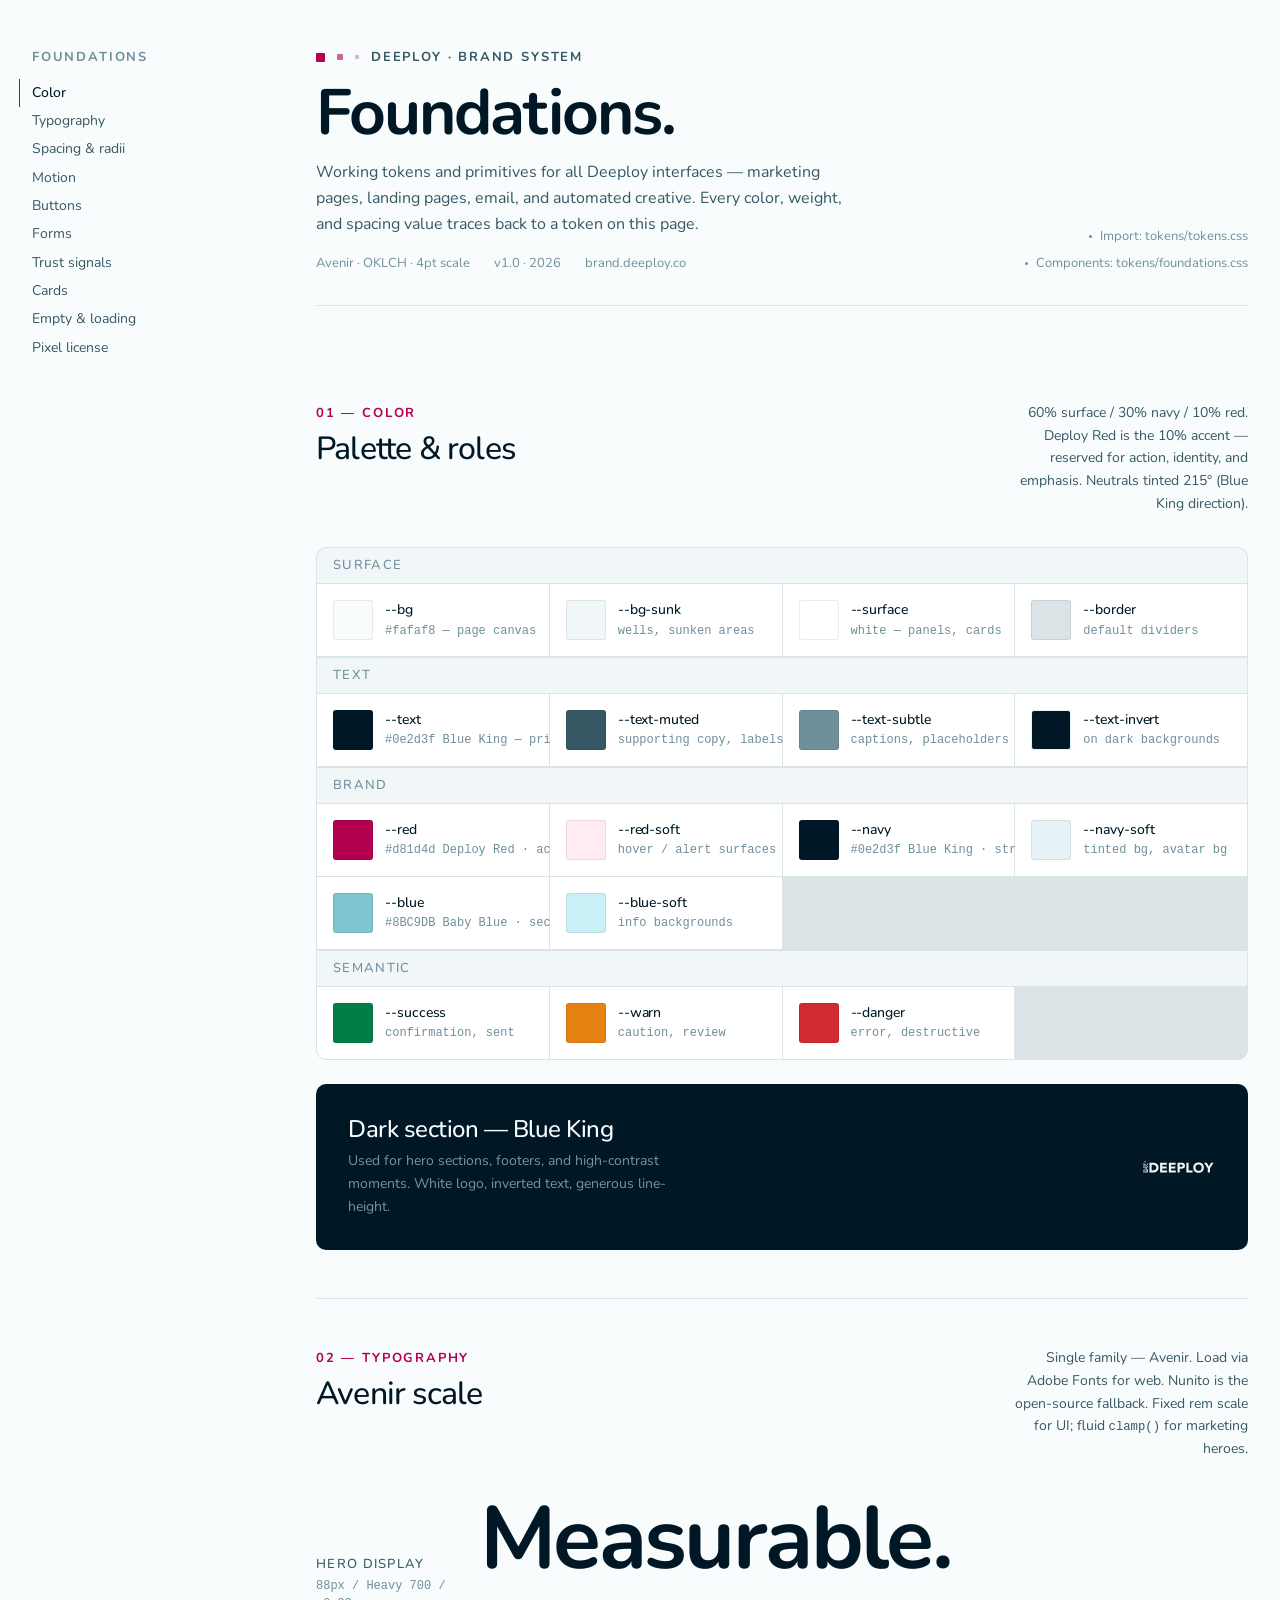
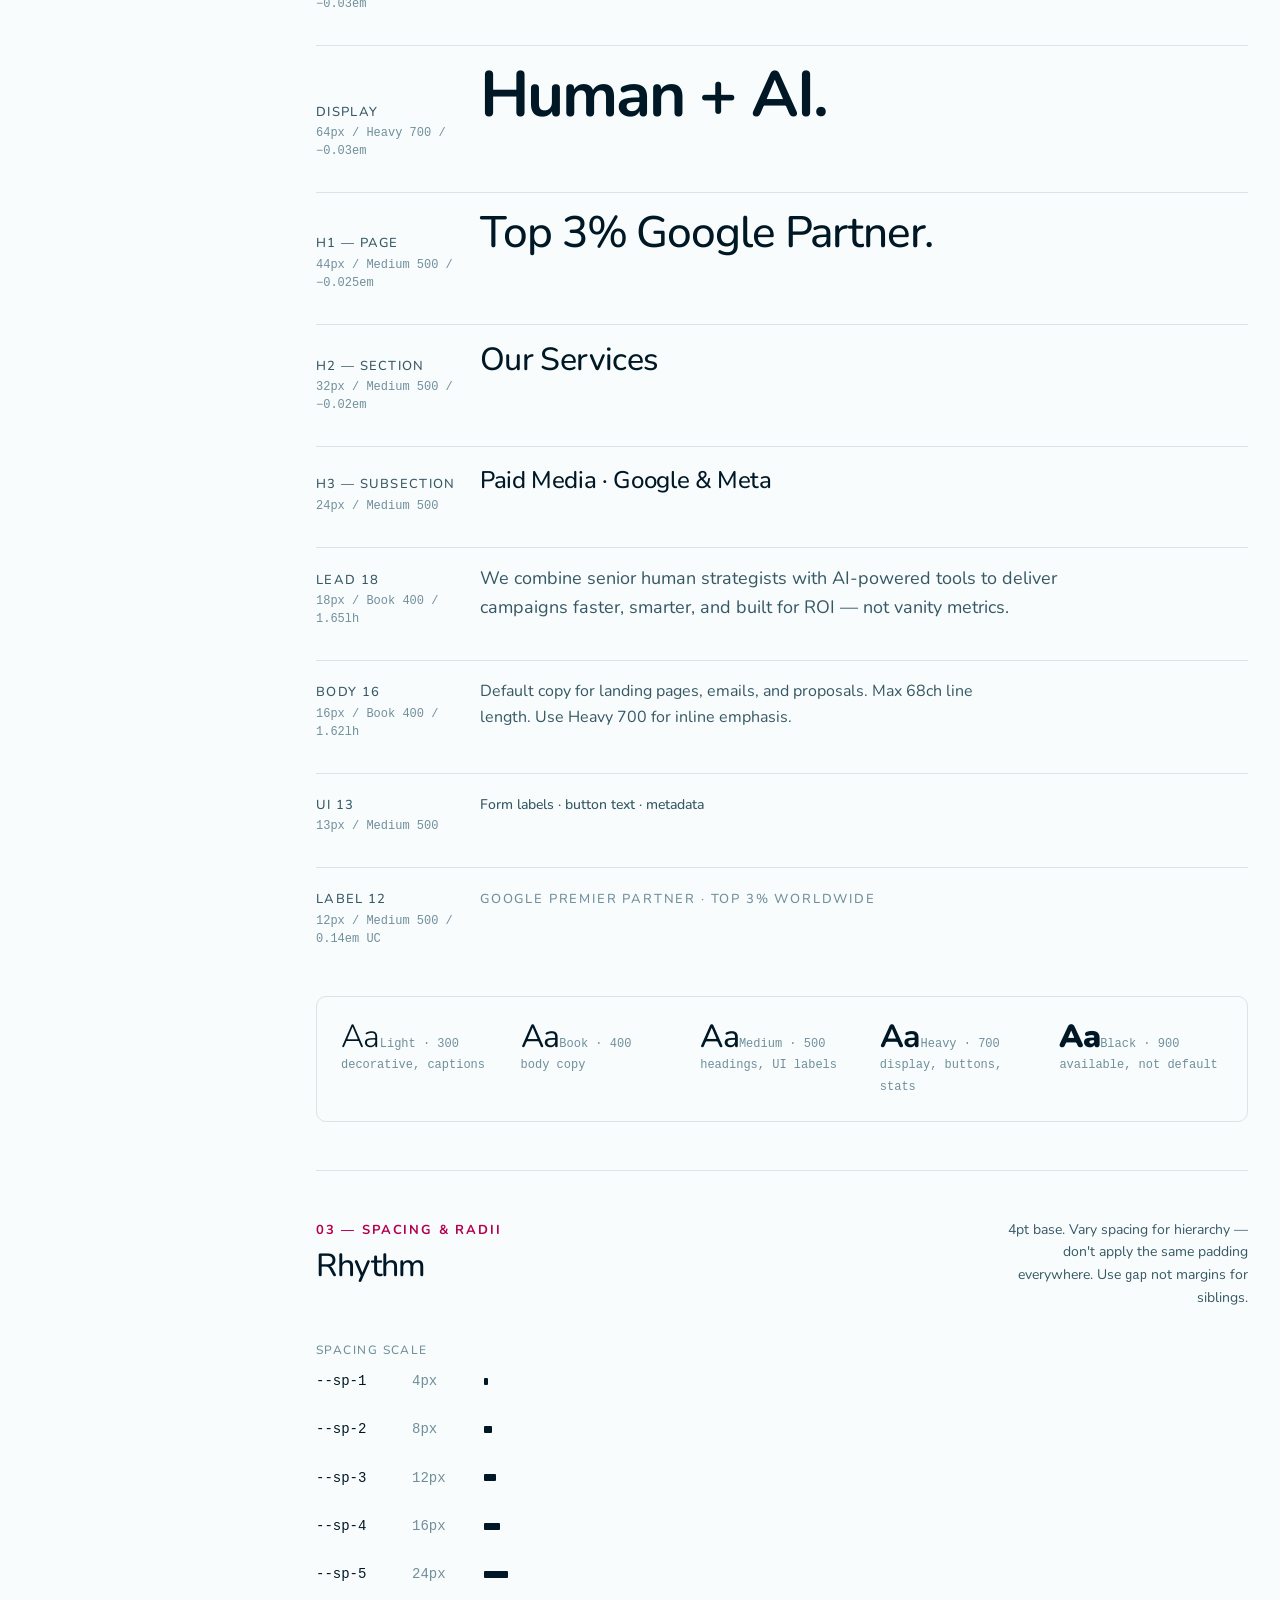
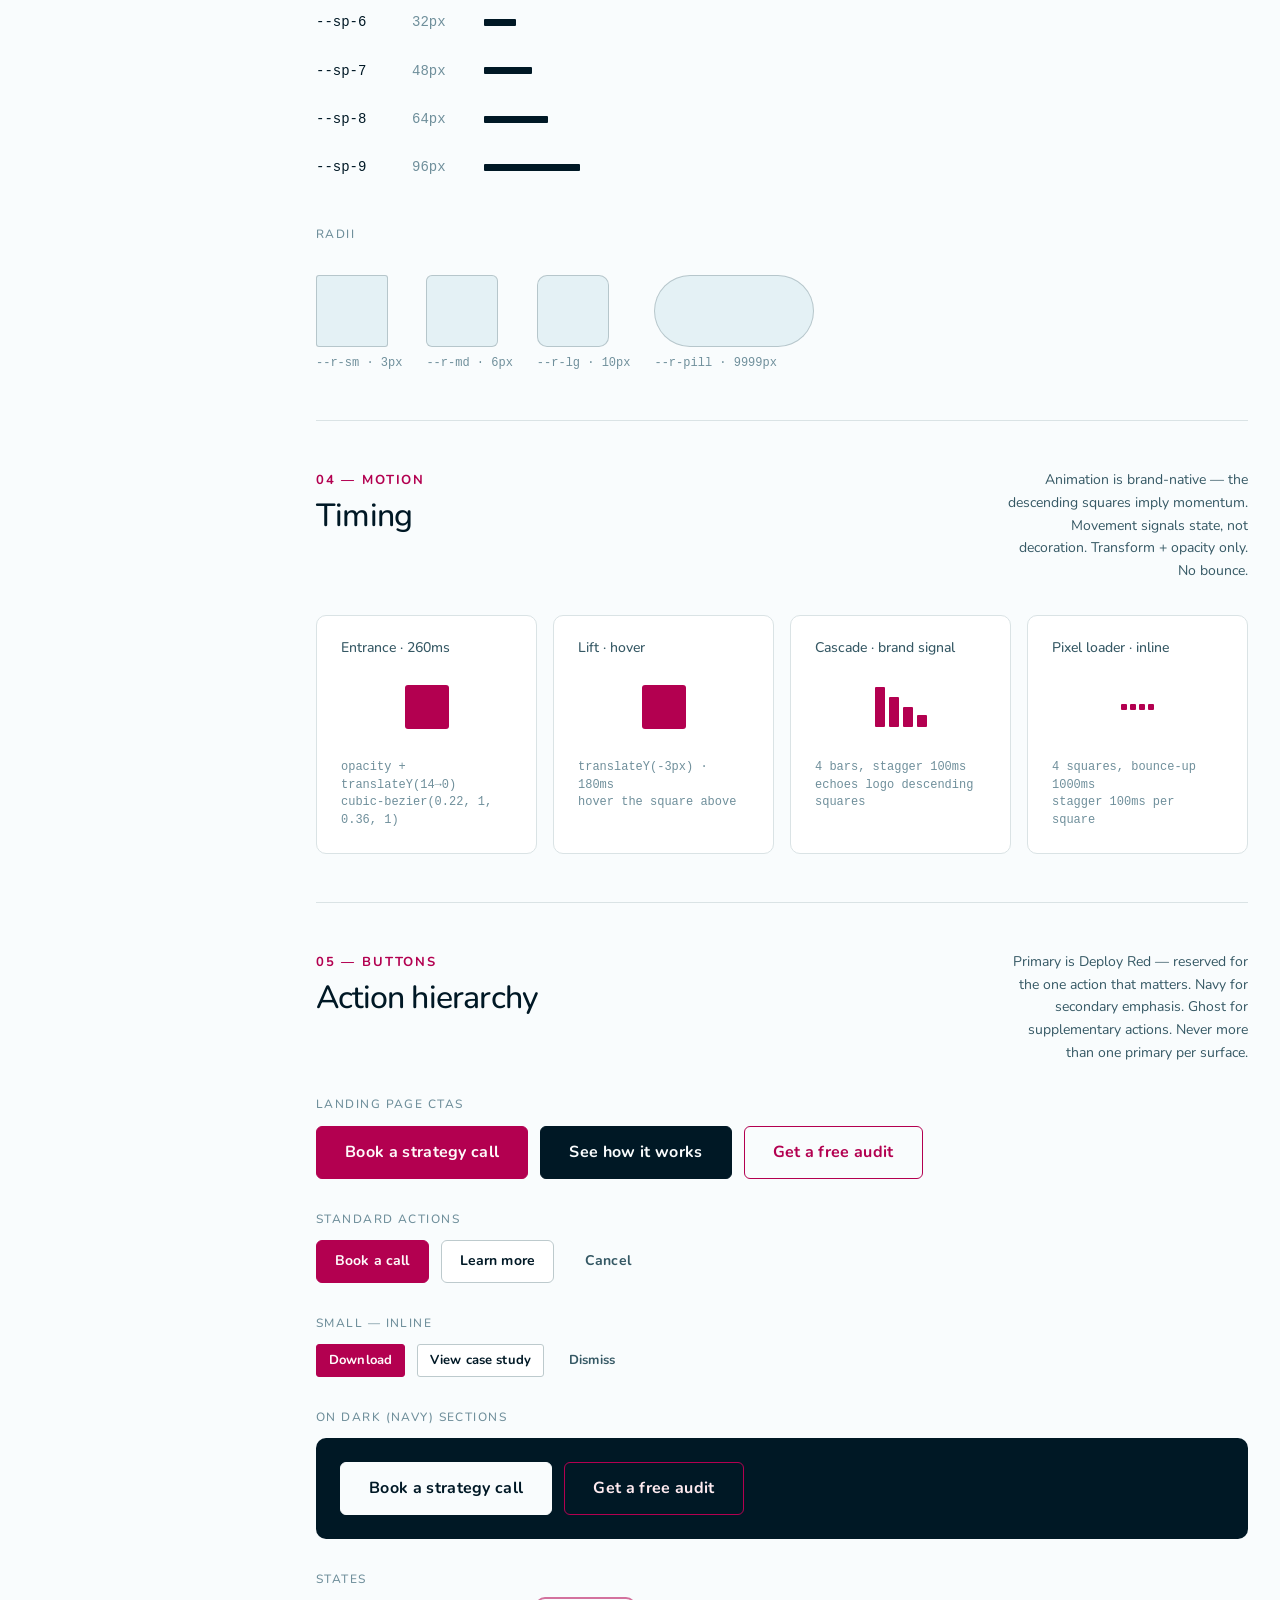
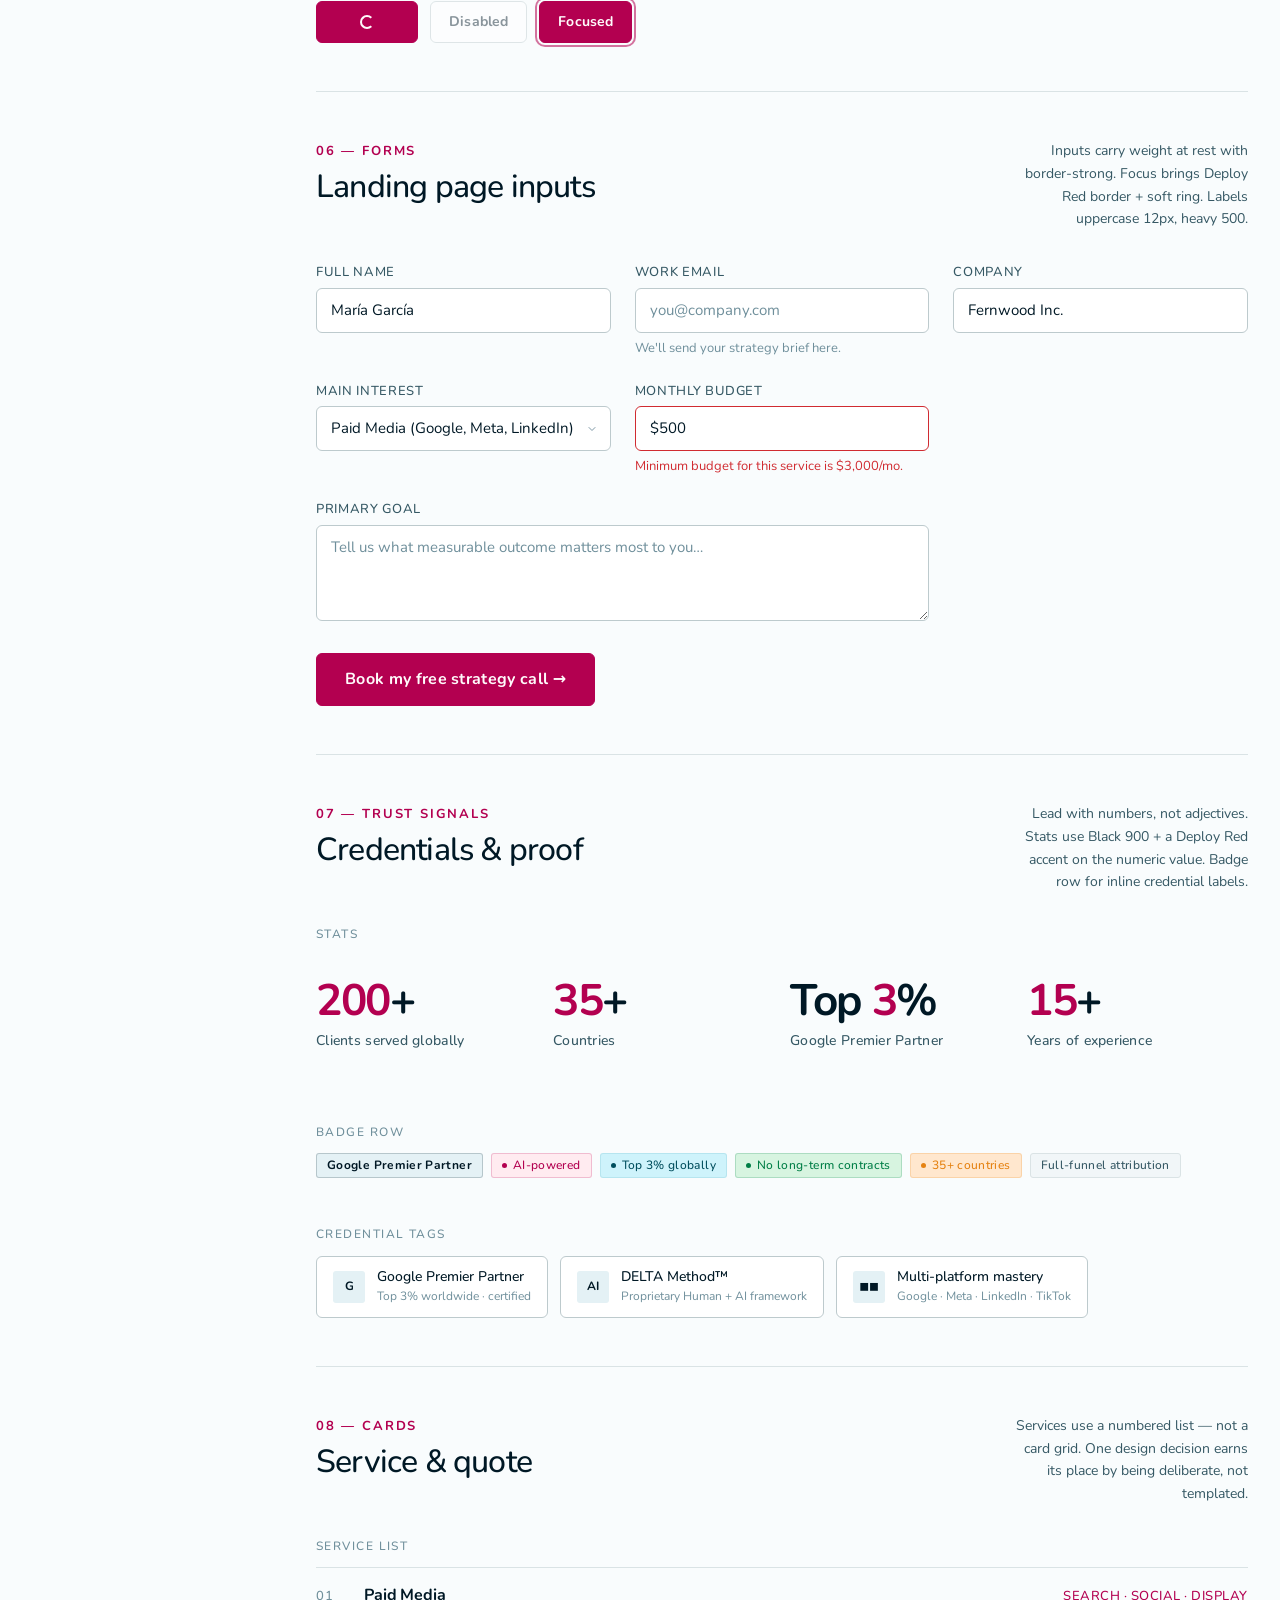
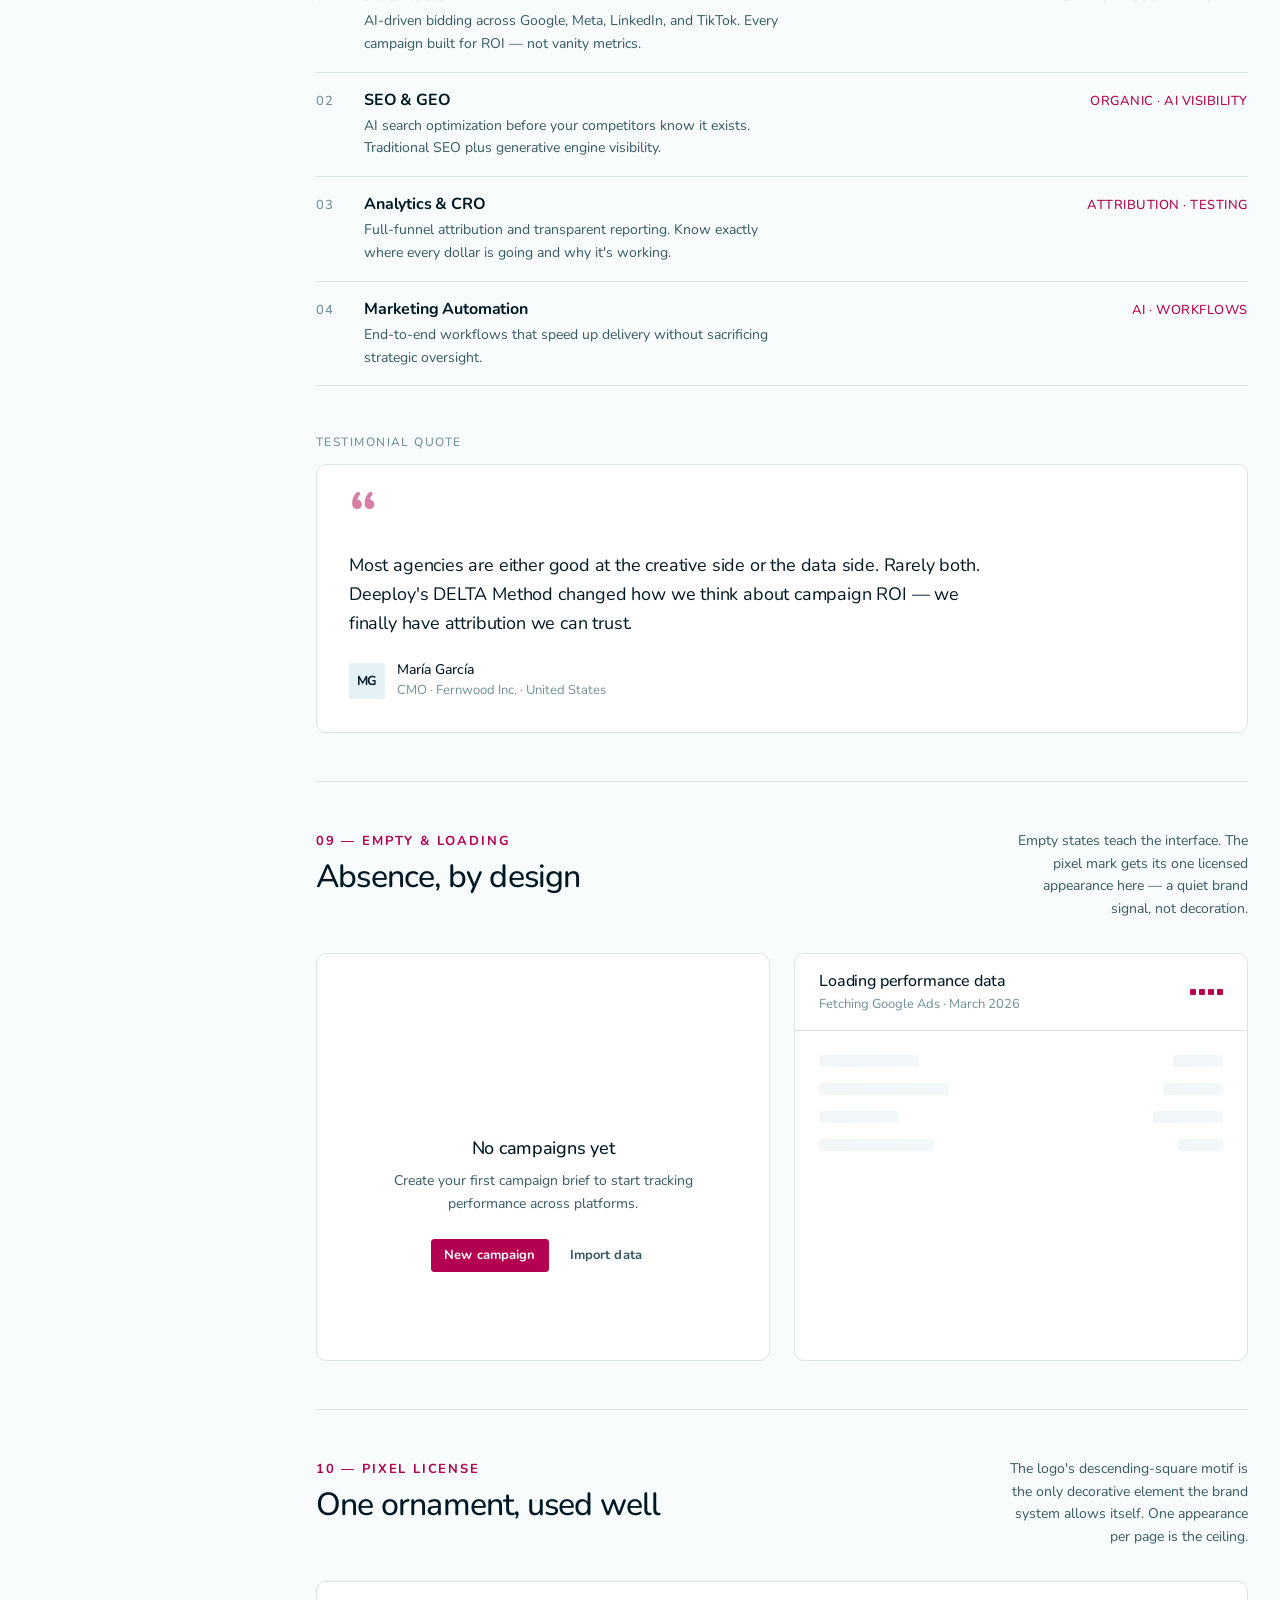
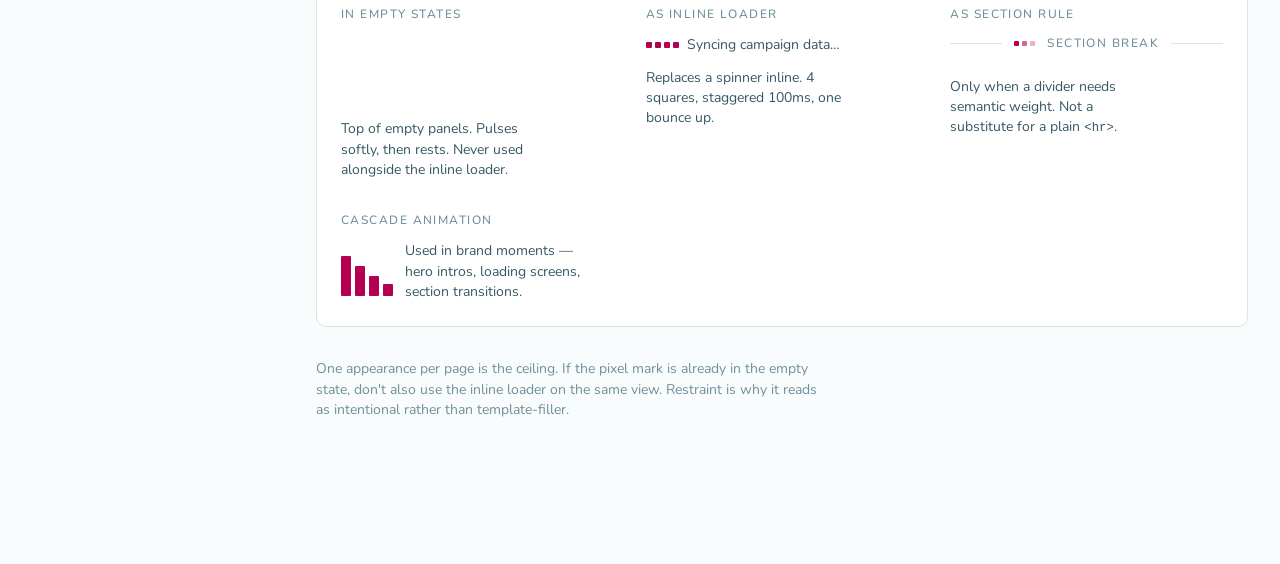
==== commit 2847e85c: "bump minimum font sizes for screen legibility xs: 12px → 13px, sm: 14px → 15px in global tokens and " ====
--- a/brand/foundations.html
+++ b/brand/foundations.html
@@ -20,8 +20,8 @@
   --ff-mono:  ui-monospace, 'SF Mono', Menlo, monospace;
 
   /* Type scale — fixed rem (product/brand UI, not fluid marketing) */
-  --text-xs:   0.75rem;      /* 12 */
-  --text-sm:   0.8125rem;    /* 13 */
+  --text-xs:   0.8125rem;    /* 13 */
+  --text-sm:   0.875rem;     /* 14 */
   --text-base: 0.9375rem;    /* 15 */
   --text-md:   1rem;         /* 16 */
   --text-lg:   1.125rem;     /* 18 */
@@ -263,7 +263,7 @@
 
 .eyebrow {
   font-weight: 500;
-  font-size: 11px;
+  font-size: 12px;
   letter-spacing: 0.12em;
   text-transform: uppercase;
   color: var(--text-subtle);
@@ -304,7 +304,7 @@
 }
 .swatch .meta .value {
   font-family: var(--ff-mono);
-  font-size: 11px;
+  font-size: 12px;
   color: var(--text-subtle);
   margin-top: 2px;
   overflow: hidden;
@@ -365,7 +365,7 @@
 .type-spec:first-child { border-top: 0; padding-top: 0; }
 .type-meta {
   font-family: var(--ff-mono);
-  font-size: 11px;
+  font-size: 12px;
   color: var(--text-subtle);
   line-height: 1.5;
   padding-top: 6px;
@@ -400,7 +400,7 @@
 }
 .weight .l {
   font-family: var(--ff-mono);
-  font-size: 11px;
+  font-size: 12px;
   color: var(--text-subtle);
   margin-top: var(--sp-2);
 }
@@ -430,7 +430,7 @@
   background: var(--navy-soft);
   border: 1px solid oklch(from var(--navy) l c h / 0.2);
 }
-.radii figcaption { font-family: var(--ff-mono); font-size: 11px; color: var(--text-subtle); }
+.radii figcaption { font-family: var(--ff-mono); font-size: 12px; color: var(--text-subtle); }
 
 /* ------------------------------------------------------------------
    04 — Motion
@@ -448,7 +448,7 @@
 }
 .motion-card h4 { font-size: var(--text-sm); font-weight: 500; color: var(--text-muted); margin-bottom: var(--sp-3); letter-spacing: 0; }
 .motion-stage { height: 80px; display: flex; align-items: center; justify-content: center; margin-bottom: var(--sp-3); }
-.motion-meta { font-family: var(--ff-mono); font-size: 11px; color: var(--text-subtle); }
+.motion-meta { font-family: var(--ff-mono); font-size: 12px; color: var(--text-subtle); }
 
 .m-sq {
   width: 44px; height: 44px;
@@ -663,7 +663,7 @@
   padding: 3px 10px;
   border-radius: var(--r-sm);
   font-weight: 500;
-  font-size: 11px;
+  font-size: 12px;
   letter-spacing: 0.03em;
   background: var(--bg-sunk);
   color: var(--text-muted);
@@ -717,7 +717,7 @@
   line-height: 1.2;
 }
 .cred-tag .cred-body .cred-sub {
-  font-size: 11px;
+  font-size: 12px;
   color: var(--text-subtle);
   margin-top: 2px;
 }
@@ -881,7 +881,7 @@
   align-items: center;
   gap: var(--sp-3);
   color: var(--text-subtle);
-  font-size: 11px;
+  font-size: 12px;
   letter-spacing: 0.12em;
   text-transform: uppercase;
   font-weight: 500;
